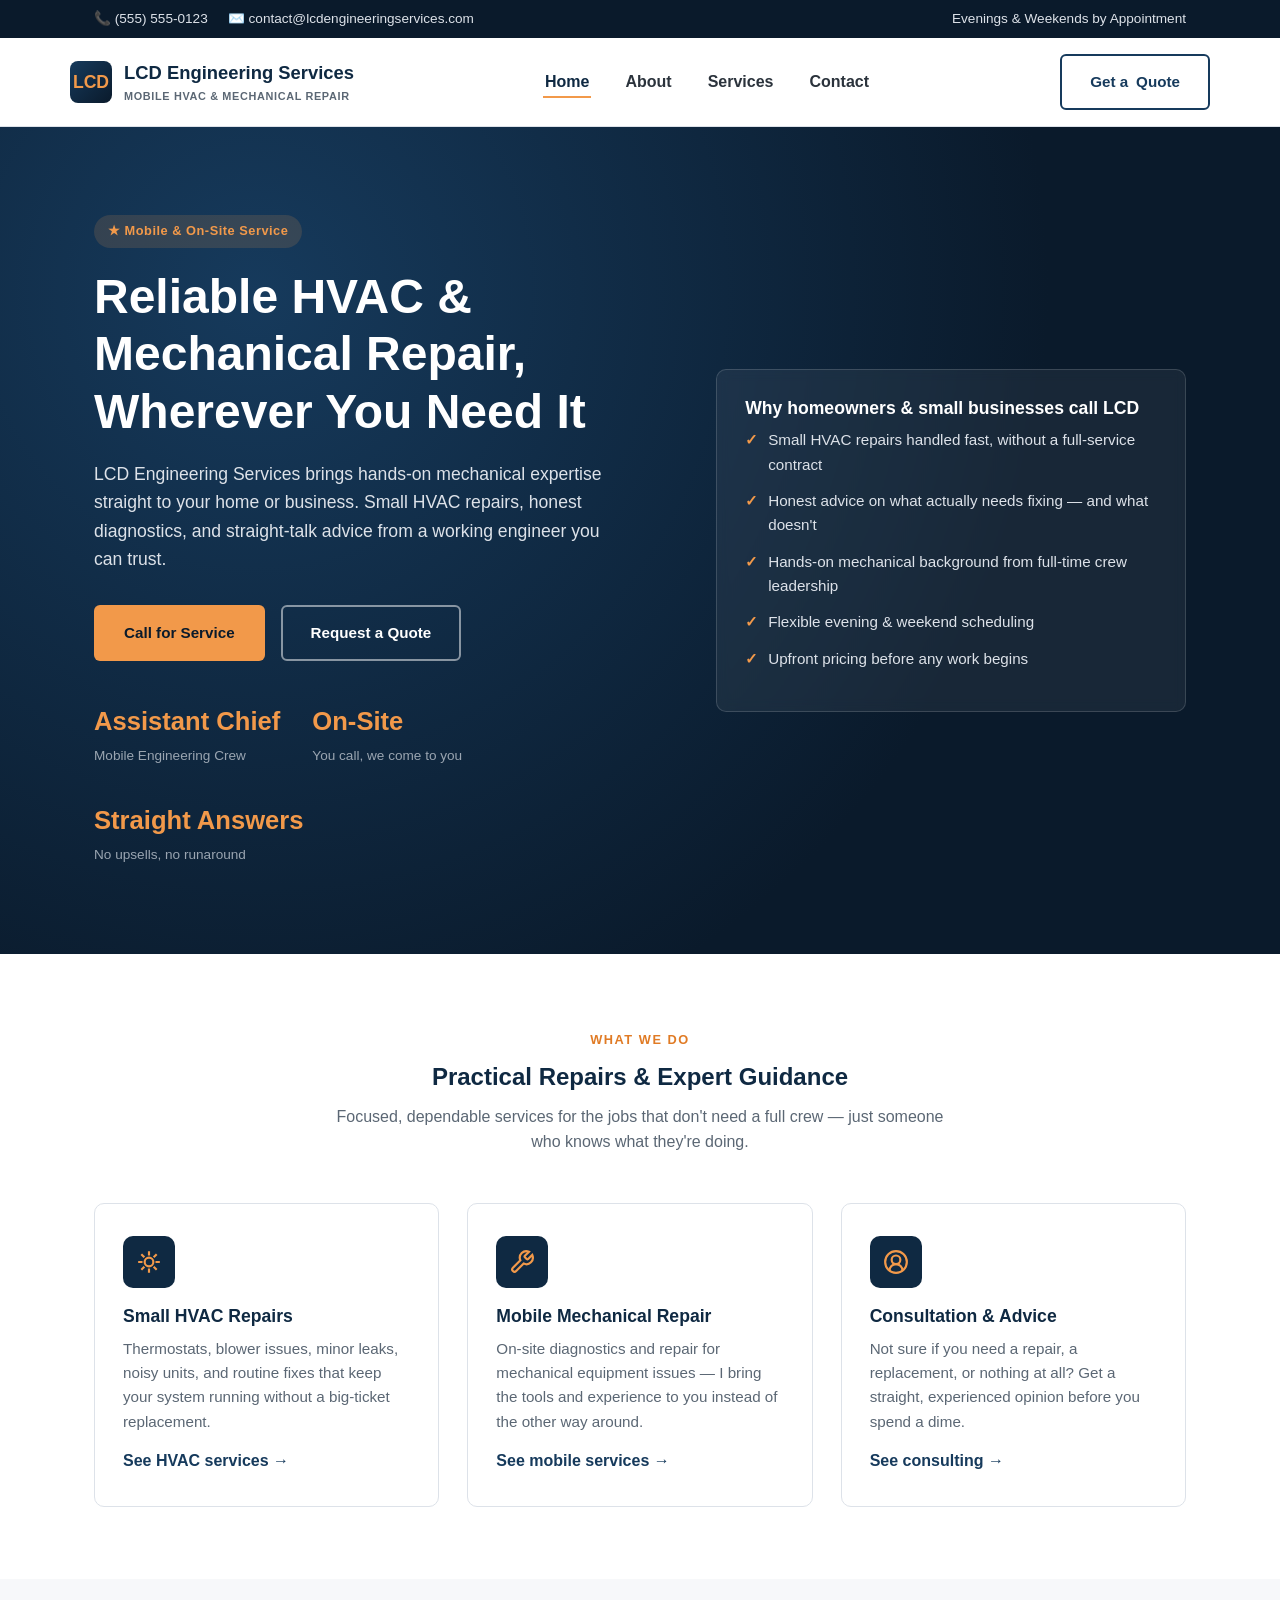
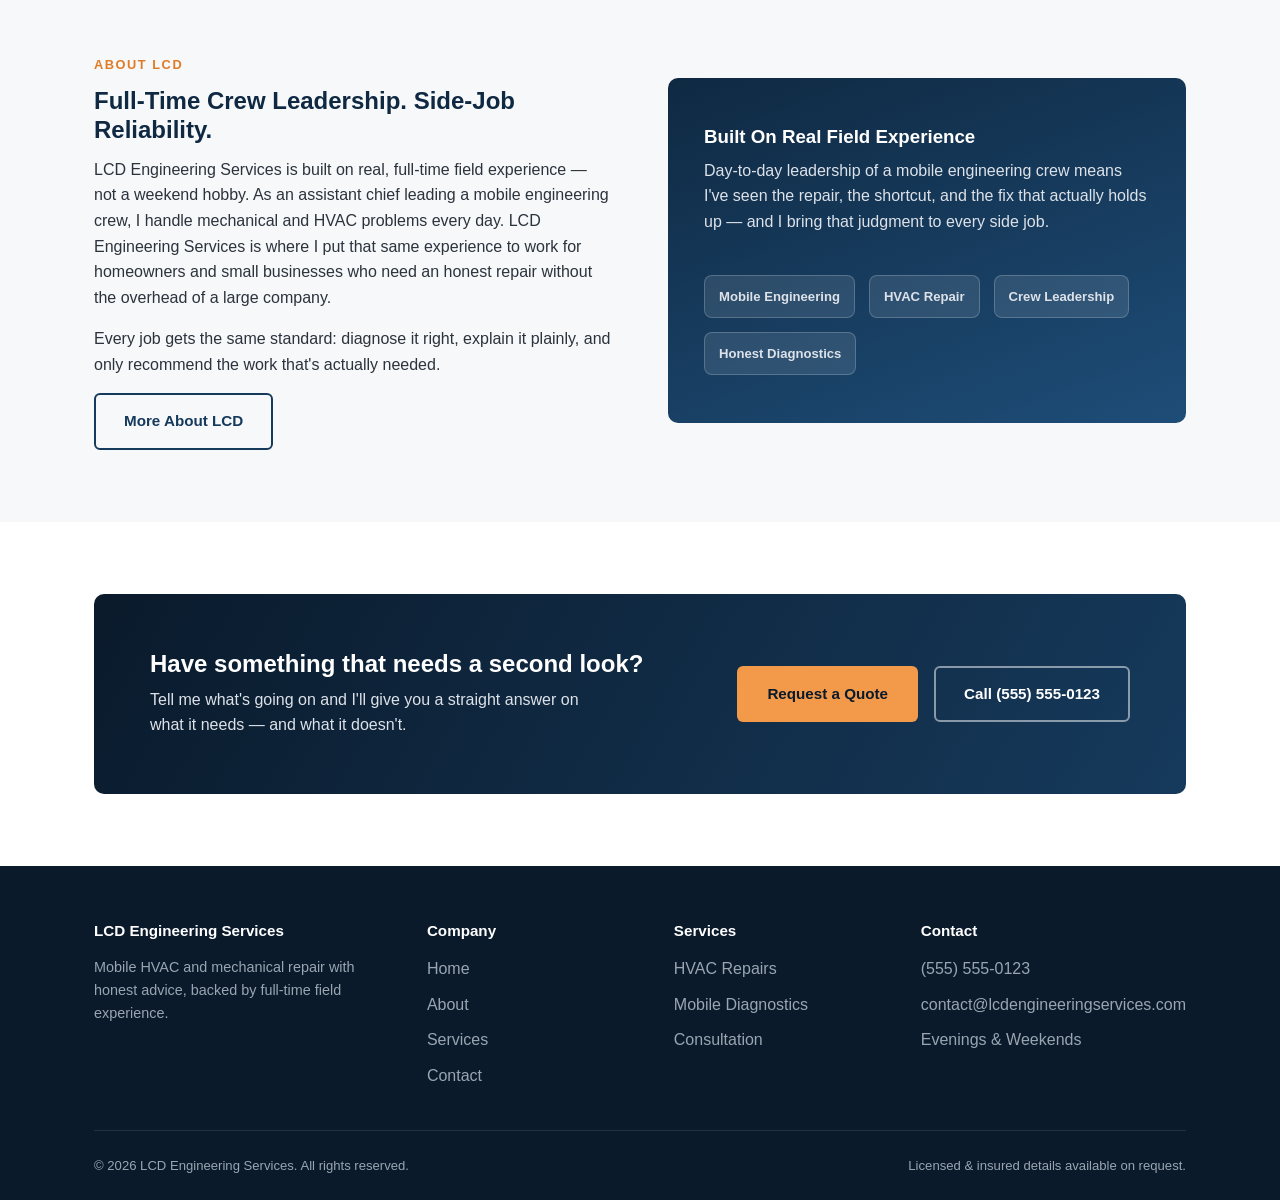
==== index.html @ 4d6705ee "Build LCD Engineering Services business website Add a static, responsive four-page site (Home, About" ====
<!DOCTYPE html>
<html lang="en">
<head>
<meta charset="UTF-8" />
<meta name="viewport" content="width=device-width, initial-scale=1.0" />
<title>LCD Engineering Services | Mobile HVAC &amp; Mechanical Repair</title>
<meta name="description" content="LCD Engineering Services provides mobile, on-site HVAC and mechanical repair, diagnostics, and expert consulting. Honest advice, fair pricing, hands-on experience." />
<link rel="stylesheet" href="css/style.css" />
</head>
<body>

<header class="site-header">
  <div class="topbar">
    <div class="container">
      <div class="topbar-links">
        <a href="tel:+15555550123">📞 (555) 555-0123</a>
        <a href="mailto:contact@lcdengineeringservices.com">✉️ contact@lcdengineeringservices.com</a>
      </div>
      <div class="topbar-links">
        <span>Evenings &amp; Weekends by Appointment</span>
      </div>
    </div>
  </div>

  <nav class="navbar container">
    <a href="index.html" class="brand">
      <span class="brand-mark">LCD</span>
      <span class="brand-text">LCD Engineering Services<br><small>Mobile HVAC &amp; Mechanical Repair</small></span>
    </a>

    <ul class="nav-links">
      <li><a href="index.html">Home</a></li>
      <li><a href="about.html">About</a></li>
      <li><a href="services.html">Services</a></li>
      <li><a href="contact.html">Contact</a></li>
    </ul>

    <div class="nav-cta">
      <a href="contact.html" class="btn btn--outline"><span class="btn-text-full">Get a</span> Quote</a>
      <button class="nav-toggle" aria-label="Toggle navigation" aria-expanded="false"><span></span></button>
    </div>
  </nav>
</header>

<section class="hero">
  <div class="container">
    <div>
      <span class="hero-eyebrow">★ Mobile &amp; On-Site Service</span>
      <h1>Reliable HVAC &amp; Mechanical Repair, Wherever You Need It</h1>
      <p class="lead">LCD Engineering Services brings hands-on mechanical expertise straight to your home or business. Small HVAC repairs, honest diagnostics, and straight-talk advice from a working engineer you can trust.</p>
      <div class="cta-row">
        <a href="tel:+15555550123" class="btn btn--primary">Call for Service</a>
        <a href="contact.html" class="btn btn--ghost">Request a Quote</a>
      </div>

      <div class="hero-stats">
        <div>
          <strong>Assistant Chief</strong>
          <span>Mobile Engineering Crew</span>
        </div>
        <div>
          <strong>On-Site</strong>
          <span>You call, we come to you</span>
        </div>
        <div>
          <strong>Straight Answers</strong>
          <span>No upsells, no runaround</span>
        </div>
      </div>
    </div>

    <div class="hero-card">
      <h3>Why homeowners &amp; small businesses call LCD</h3>
      <ul>
        <li><span class="check">✓</span> Small HVAC repairs handled fast, without a full-service contract</li>
        <li><span class="check">✓</span> Honest advice on what actually needs fixing — and what doesn't</li>
        <li><span class="check">✓</span> Hands-on mechanical background from full-time crew leadership</li>
        <li><span class="check">✓</span> Flexible evening &amp; weekend scheduling</li>
        <li><span class="check">✓</span> Upfront pricing before any work begins</li>
      </ul>
    </div>
  </div>
</section>

<section class="section">
  <div class="container">
    <div class="section-head">
      <span class="eyebrow">What We Do</span>
      <h2>Practical Repairs &amp; Expert Guidance</h2>
      <p>Focused, dependable services for the jobs that don't need a full crew — just someone who knows what they're doing.</p>
    </div>

    <div class="grid grid--3">
      <div class="card">
        <div class="icon-tile">
          <svg viewBox="0 0 24 24" fill="none" stroke="currentColor" stroke-width="2"><path d="M12 2v4M12 18v4M4.9 4.9l2.8 2.8M16.3 16.3l2.8 2.8M2 12h4M18 12h4M4.9 19.1l2.8-2.8M16.3 7.7l2.8-2.8"/><circle cx="12" cy="12" r="4"/></svg>
        </div>
        <h3>Small HVAC Repairs</h3>
        <p>Thermostats, blower issues, minor leaks, noisy units, and routine fixes that keep your system running without a big-ticket replacement.</p>
        <a href="services.html" class="card--link">See HVAC services →</a>
      </div>

      <div class="card">
        <div class="icon-tile">
          <svg viewBox="0 0 24 24" fill="none" stroke="currentColor" stroke-width="2"><path d="M14.7 6.3a1 1 0 000 1.4l1.6 1.6a1 1 0 001.4 0l3.77-3.77a6 6 0 01-7.94 7.94l-6.91 6.91a2.12 2.12 0 01-3-3l6.91-6.91a6 6 0 017.94-7.94l-3.76 3.76z"/></svg>
        </div>
        <h3>Mobile Mechanical Repair</h3>
        <p>On-site diagnostics and repair for mechanical equipment issues — I bring the tools and experience to you instead of the other way around.</p>
        <a href="services.html" class="card--link">See mobile services →</a>
      </div>

      <div class="card">
        <div class="icon-tile">
          <svg viewBox="0 0 24 24" fill="none" stroke="currentColor" stroke-width="2"><path d="M18 20a6 6 0 00-12 0"/><circle cx="12" cy="10" r="4"/><circle cx="12" cy="12" r="10"/></svg>
        </div>
        <h3>Consultation &amp; Advice</h3>
        <p>Not sure if you need a repair, a replacement, or nothing at all? Get a straight, experienced opinion before you spend a dime.</p>
        <a href="services.html" class="card--link">See consulting →</a>
      </div>
    </div>
  </div>
</section>

<section class="section section--alt">
  <div class="container">
    <div class="split">
      <div>
        <span class="eyebrow">About LCD</span>
        <h2>Full-Time Crew Leadership. Side-Job Reliability.</h2>
        <p>LCD Engineering Services is built on real, full-time field experience — not a weekend hobby. As an assistant chief leading a mobile engineering crew, I handle mechanical and HVAC problems every day. LCD Engineering Services is where I put that same experience to work for homeowners and small businesses who need an honest repair without the overhead of a large company.</p>
        <p>Every job gets the same standard: diagnose it right, explain it plainly, and only recommend the work that's actually needed.</p>
        <a href="about.html" class="btn btn--outline">More About LCD</a>
      </div>

      <div class="split-media">
        <h3>Built On Real Field Experience</h3>
        <p>Day-to-day leadership of a mobile engineering crew means I've seen the repair, the shortcut, and the fix that actually holds up — and I bring that judgment to every side job.</p>
        <div class="badge-row">
          <span class="badge">Mobile Engineering</span>
          <span class="badge">HVAC Repair</span>
          <span class="badge">Crew Leadership</span>
          <span class="badge">Honest Diagnostics</span>
        </div>
      </div>
    </div>
  </div>
</section>

<section class="section">
  <div class="container">
    <div class="cta-banner">
      <div>
        <h2>Have something that needs a second look?</h2>
        <p>Tell me what's going on and I'll give you a straight answer on what it needs — and what it doesn't.</p>
      </div>
      <div class="cta-row">
        <a href="contact.html" class="btn btn--primary">Request a Quote</a>
        <a href="tel:+15555550123" class="btn btn--ghost">Call (555) 555-0123</a>
      </div>
    </div>
  </div>
</section>

<footer class="site-footer">
  <div class="container">
    <div class="footer-grid">
      <div class="footer-brand">
        <h4>LCD Engineering Services</h4>
        <p>Mobile HVAC and mechanical repair with honest advice, backed by full-time field experience.</p>
      </div>
      <div>
        <h4>Company</h4>
        <ul>
          <li><a href="index.html">Home</a></li>
          <li><a href="about.html">About</a></li>
          <li><a href="services.html">Services</a></li>
          <li><a href="contact.html">Contact</a></li>
        </ul>
      </div>
      <div>
        <h4>Services</h4>
        <ul>
          <li><a href="services.html">HVAC Repairs</a></li>
          <li><a href="services.html">Mobile Diagnostics</a></li>
          <li><a href="services.html">Consultation</a></li>
        </ul>
      </div>
      <div>
        <h4>Contact</h4>
        <ul>
          <li><a href="tel:+15555550123">(555) 555-0123</a></li>
          <li><a href="mailto:contact@lcdengineeringservices.com">contact@lcdengineeringservices.com</a></li>
          <li>Evenings &amp; Weekends</li>
        </ul>
      </div>
    </div>
    <div class="footer-bottom">
      <span>&copy; 2026 LCD Engineering Services. All rights reserved.</span>
      <span>Licensed &amp; insured details available on request.</span>
    </div>
  </div>
</footer>

<script src="js/main.js"></script>
</body>
</html>
---- css/style.css ----
/* ============================================
   LCD Engineering Services — stylesheet
   ============================================ */

:root {
  --navy-950: #0a1a2b;
  --navy-900: #0f2942;
  --navy-800: #163a5c;
  --navy-700: #1e4d78;
  --amber-500: #f2994a;
  --amber-600: #e07b25;
  --gray-50: #f7f8fa;
  --gray-100: #eef1f5;
  --gray-200: #dde2e9;
  --gray-400: #9aa5b1;
  --gray-600: #5b6774;
  --gray-800: #2b333c;
  --white: #ffffff;
  --radius: 10px;
  --shadow-sm: 0 1px 3px rgba(15, 41, 66, 0.08);
  --shadow-md: 0 8px 24px rgba(15, 41, 66, 0.12);
  --max-width: 1140px;
}

* {
  box-sizing: border-box;
}

html {
  scroll-behavior: smooth;
}

body {
  margin: 0;
  font-family: "Segoe UI", Roboto, Helvetica, Arial, sans-serif;
  color: var(--gray-800);
  background: var(--white);
  line-height: 1.6;
  -webkit-font-smoothing: antialiased;
}

img {
  max-width: 100%;
}

a {
  color: inherit;
  text-decoration: none;
}

ul {
  list-style: none;
  margin: 0;
  padding: 0;
}

h1, h2, h3, h4 {
  margin: 0 0 0.5em;
  font-weight: 700;
  color: var(--navy-900);
  line-height: 1.2;
}

p {
  margin: 0 0 1em;
}

.container {
  max-width: var(--max-width);
  margin: 0 auto;
  padding: 0 24px;
}

.section {
  padding: 72px 0;
}

.section--alt {
  background: var(--gray-50);
}

.section-head {
  text-align: center;
  max-width: 640px;
  margin: 0 auto 48px;
}

.eyebrow {
  display: inline-block;
  color: var(--amber-600);
  font-weight: 700;
  font-size: 0.8rem;
  letter-spacing: 0.12em;
  text-transform: uppercase;
  margin-bottom: 12px;
}

.section-head p {
  color: var(--gray-600);
  margin-bottom: 0;
}

/* ---------- Buttons ---------- */

.btn {
  display: inline-flex;
  align-items: center;
  justify-content: center;
  gap: 8px;
  padding: 14px 28px;
  border-radius: 6px;
  font-weight: 700;
  font-size: 0.95rem;
  border: 2px solid transparent;
  cursor: pointer;
  transition: transform 0.15s ease, box-shadow 0.15s ease, background 0.15s ease, color 0.15s ease;
  white-space: nowrap;
}

.btn:hover {
  transform: translateY(-1px);
}

.btn--primary {
  background: var(--amber-500);
  color: var(--navy-950);
}

.btn--primary:hover {
  background: var(--amber-600);
  box-shadow: var(--shadow-md);
}

.btn--ghost {
  background: transparent;
  border-color: rgba(255, 255, 255, 0.5);
  color: var(--white);
}

.btn--ghost:hover {
  background: rgba(255, 255, 255, 0.12);
}

.btn--outline {
  background: transparent;
  border-color: var(--navy-800);
  color: var(--navy-800);
}

.btn--outline:hover {
  background: var(--navy-800);
  color: var(--white);
}

.btn--block {
  width: 100%;
}

.cta-row {
  display: flex;
  gap: 16px;
  flex-wrap: wrap;
}

/* ---------- Header ---------- */

.site-header {
  position: sticky;
  top: 0;
  z-index: 100;
  background: var(--white);
  border-bottom: 1px solid var(--gray-200);
}

.topbar {
  background: var(--navy-950);
  color: var(--gray-200);
  font-size: 0.85rem;
}

.topbar .container {
  display: flex;
  justify-content: space-between;
  align-items: center;
  padding-top: 8px;
  padding-bottom: 8px;
  flex-wrap: wrap;
  gap: 6px;
}

.topbar a {
  color: var(--gray-200);
}

.topbar a:hover {
  color: var(--amber-500);
}

.topbar-links {
  display: flex;
  gap: 20px;
}

.navbar {
  display: flex;
  align-items: center;
  justify-content: space-between;
  padding: 16px 0;
}

.brand {
  display: flex;
  align-items: center;
  gap: 12px;
  font-weight: 800;
  color: var(--navy-900);
  font-size: 1.15rem;
}

.brand-mark {
  width: 42px;
  height: 42px;
  border-radius: 8px;
  background: linear-gradient(135deg, var(--navy-800), var(--navy-950));
  color: var(--amber-500);
  display: flex;
  align-items: center;
  justify-content: center;
  font-size: 1.1rem;
  font-weight: 800;
  flex-shrink: 0;
}

.brand-text small {
  display: block;
  font-size: 0.68rem;
  font-weight: 600;
  color: var(--gray-600);
  letter-spacing: 0.06em;
  text-transform: uppercase;
}

.nav-links {
  display: flex;
  align-items: center;
  gap: 32px;
}

.nav-links a {
  font-weight: 600;
  color: var(--gray-800);
  padding: 6px 2px;
  border-bottom: 2px solid transparent;
}

.nav-links a:hover,
.nav-links a[aria-current="page"] {
  color: var(--navy-900);
  border-bottom-color: var(--amber-500);
}

.nav-cta {
  display: flex;
  align-items: center;
  gap: 16px;
}

.nav-toggle {
  display: none;
  background: none;
  border: none;
  cursor: pointer;
  padding: 8px;
}

.nav-toggle span,
.nav-toggle::before,
.nav-toggle::after {
  content: "";
  display: block;
  width: 26px;
  height: 3px;
  background: var(--navy-900);
  margin: 5px 0;
  border-radius: 2px;
  transition: transform 0.2s ease, opacity 0.2s ease;
}

/* ---------- Hero ---------- */

.hero {
  background: radial-gradient(circle at 20% 20%, var(--navy-800), var(--navy-950) 65%);
  color: var(--white);
  padding: 88px 0;
  position: relative;
  overflow: hidden;
}

.hero .container {
  display: grid;
  grid-template-columns: 1.1fr 0.9fr;
  gap: 48px;
  align-items: center;
}

.hero-eyebrow {
  display: inline-flex;
  align-items: center;
  gap: 8px;
  background: rgba(242, 153, 74, 0.15);
  color: var(--amber-500);
  padding: 6px 14px;
  border-radius: 999px;
  font-size: 0.8rem;
  font-weight: 700;
  letter-spacing: 0.04em;
  margin-bottom: 20px;
}

.hero h1 {
  color: var(--white);
  font-size: clamp(2rem, 4vw, 3rem);
  margin-bottom: 20px;
}

.hero p.lead {
  color: var(--gray-200);
  font-size: 1.1rem;
  max-width: 520px;
  margin-bottom: 32px;
}

.hero-stats {
  display: flex;
  gap: 32px;
  margin-top: 40px;
  flex-wrap: wrap;
}

.hero-stats div strong {
  display: block;
  font-size: 1.6rem;
  color: var(--amber-500);
}

.hero-stats div span {
  font-size: 0.85rem;
  color: var(--gray-400);
}

.hero-card {
  background: rgba(255, 255, 255, 0.06);
  border: 1px solid rgba(255, 255, 255, 0.15);
  border-radius: var(--radius);
  padding: 28px;
  backdrop-filter: blur(6px);
}

.hero-card h3 {
  color: var(--white);
  font-size: 1.1rem;
}

.hero-card ul li {
  display: flex;
  gap: 10px;
  align-items: flex-start;
  color: var(--gray-200);
  margin-bottom: 12px;
  font-size: 0.95rem;
}

.hero-card ul li .check {
  color: var(--amber-500);
  font-weight: 800;
}

/* ---------- Icon tile ---------- */

.icon-tile {
  width: 52px;
  height: 52px;
  border-radius: 10px;
  background: var(--navy-900);
  color: var(--amber-500);
  display: flex;
  align-items: center;
  justify-content: center;
  margin-bottom: 18px;
  flex-shrink: 0;
}

.icon-tile svg {
  width: 26px;
  height: 26px;
}

/* ---------- Cards / grid ---------- */

.grid {
  display: grid;
  gap: 28px;
}

.grid--3 {
  grid-template-columns: repeat(3, 1fr);
}

.grid--2 {
  grid-template-columns: repeat(2, 1fr);
}

.grid--4 {
  grid-template-columns: repeat(4, 1fr);
}

.card {
  background: var(--white);
  border: 1px solid var(--gray-200);
  border-radius: var(--radius);
  padding: 32px 28px;
  transition: box-shadow 0.2s ease, transform 0.2s ease;
}

.card:hover {
  box-shadow: var(--shadow-md);
  transform: translateY(-3px);
}

.card h3 {
  font-size: 1.1rem;
  margin-bottom: 10px;
}

.card p {
  color: var(--gray-600);
  margin-bottom: 0;
  font-size: 0.95rem;
}

.card--link {
  margin-top: 14px;
  display: inline-block;
  font-weight: 700;
  color: var(--navy-800);
}

.card--link:hover {
  color: var(--amber-600);
}

/* ---------- Feature list rows ---------- */

.feature-row {
  display: flex;
  gap: 20px;
  align-items: flex-start;
  margin-bottom: 28px;
}

.feature-row .icon-tile {
  margin-bottom: 0;
}

.feature-row h4 {
  margin-bottom: 6px;
  font-size: 1.05rem;
}

.feature-row p {
  color: var(--gray-600);
  margin-bottom: 0;
  font-size: 0.95rem;
}

/* ---------- About split ---------- */

.split {
  display: grid;
  grid-template-columns: 1fr 1fr;
  gap: 56px;
  align-items: center;
}

.split-media {
  background: linear-gradient(160deg, var(--navy-900), var(--navy-700));
  border-radius: var(--radius);
  padding: 48px 36px;
  color: var(--white);
  min-height: 320px;
  display: flex;
  flex-direction: column;
  justify-content: center;
}

.split-media h3 {
  color: var(--white);
}

.split-media p {
  color: var(--gray-200);
}

.split-media .badge-row {
  display: flex;
  gap: 14px;
  margin-top: 24px;
  flex-wrap: wrap;
}

.badge {
  background: rgba(255, 255, 255, 0.1);
  border: 1px solid rgba(255, 255, 255, 0.2);
  border-radius: 8px;
  padding: 10px 14px;
  font-size: 0.82rem;
  font-weight: 600;
  color: var(--gray-200);
}

/* ---------- Timeline ---------- */

.timeline {
  border-left: 3px solid var(--gray-200);
  margin-left: 8px;
  padding-left: 28px;
}

.timeline-item {
  position: relative;
  padding-bottom: 32px;
}

.timeline-item:last-child {
  padding-bottom: 0;
}

.timeline-item::before {
  content: "";
  position: absolute;
  left: -34px;
  top: 4px;
  width: 14px;
  height: 14px;
  border-radius: 50%;
  background: var(--amber-500);
  border: 3px solid var(--white);
  box-shadow: 0 0 0 2px var(--gray-200);
}

.timeline-item h4 {
  margin-bottom: 4px;
}

.timeline-item span.tag {
  display: inline-block;
  font-size: 0.75rem;
  font-weight: 700;
  color: var(--amber-600);
  text-transform: uppercase;
  letter-spacing: 0.05em;
  margin-bottom: 6px;
}

.timeline-item p {
  color: var(--gray-600);
  margin-bottom: 0;
}

/* ---------- CTA banner ---------- */

.cta-banner {
  background: linear-gradient(120deg, var(--navy-950), var(--navy-800));
  color: var(--white);
  border-radius: var(--radius);
  padding: 56px;
  display: flex;
  justify-content: space-between;
  align-items: center;
  gap: 32px;
  flex-wrap: wrap;
}

.cta-banner h2 {
  color: var(--white);
  margin-bottom: 8px;
}

.cta-banner p {
  color: var(--gray-200);
  margin-bottom: 0;
  max-width: 460px;
}

/* ---------- Service area / list page ---------- */

.list-check {
  display: flex;
  gap: 10px;
  align-items: flex-start;
  margin-bottom: 14px;
  color: var(--gray-800);
}

.list-check .check {
  color: var(--amber-600);
  font-weight: 800;
  flex-shrink: 0;
}

/* ---------- Page hero (interior pages) ---------- */

.page-hero {
  background: linear-gradient(120deg, var(--navy-950), var(--navy-900));
  color: var(--white);
  padding: 64px 0;
  text-align: center;
}

.page-hero h1 {
  color: var(--white);
  margin-bottom: 12px;
}

.page-hero p {
  color: var(--gray-200);
  max-width: 560px;
  margin: 0 auto;
}

.breadcrumb {
  color: var(--gray-400);
  font-size: 0.85rem;
  margin-bottom: 14px;
}

.breadcrumb a:hover {
  color: var(--amber-500);
}

/* ---------- Contact page ---------- */

.contact-grid {
  display: grid;
  grid-template-columns: 1fr 1.2fr;
  gap: 48px;
}

.contact-info .card {
  margin-bottom: 20px;
}

.form-field {
  margin-bottom: 20px;
}

.form-field label {
  display: block;
  font-weight: 700;
  margin-bottom: 8px;
  font-size: 0.9rem;
  color: var(--navy-900);
}

.form-field input,
.form-field select,
.form-field textarea {
  width: 100%;
  padding: 12px 14px;
  border: 1px solid var(--gray-200);
  border-radius: 6px;
  font-size: 0.95rem;
  font-family: inherit;
  background: var(--white);
  color: var(--gray-800);
}

.form-field input:focus,
.form-field select:focus,
.form-field textarea:focus {
  outline: none;
  border-color: var(--amber-500);
  box-shadow: 0 0 0 3px rgba(242, 153, 74, 0.2);
}

.form-row {
  display: grid;
  grid-template-columns: 1fr 1fr;
  gap: 20px;
}

.form-note {
  font-size: 0.85rem;
  color: var(--gray-600);
  margin-top: -8px;
}

.form-success {
  display: none;
  background: #eaf6ec;
  border: 1px solid #bfe3c4;
  color: #1e6b2b;
  padding: 14px 18px;
  border-radius: 8px;
  margin-bottom: 20px;
  font-weight: 600;
}

.form-success.is-visible {
  display: block;
}

/* ---------- FAQ ---------- */

.faq-item {
  border-bottom: 1px solid var(--gray-200);
  padding: 20px 0;
}

.faq-item h4 {
  margin-bottom: 8px;
  font-size: 1rem;
}

.faq-item p {
  color: var(--gray-600);
  margin-bottom: 0;
}

/* ---------- Footer ---------- */

.site-footer {
  background: var(--navy-950);
  color: var(--gray-400);
  padding: 56px 0 24px;
}

.footer-grid {
  display: grid;
  grid-template-columns: 1.4fr 1fr 1fr 1fr;
  gap: 32px;
  padding-bottom: 32px;
  border-bottom: 1px solid rgba(255, 255, 255, 0.1);
}

.footer-grid h4 {
  color: var(--white);
  font-size: 0.95rem;
  margin-bottom: 16px;
}

.footer-grid ul li {
  margin-bottom: 10px;
}

.footer-grid ul li a:hover {
  color: var(--amber-500);
}

.footer-brand p {
  color: var(--gray-400);
  font-size: 0.9rem;
  max-width: 280px;
}

.footer-bottom {
  display: flex;
  justify-content: space-between;
  align-items: center;
  padding-top: 24px;
  font-size: 0.82rem;
  flex-wrap: wrap;
  gap: 10px;
}

/* ---------- Responsive ---------- */

@media (max-width: 900px) {
  .hero .container {
    grid-template-columns: 1fr;
  }

  .split {
    grid-template-columns: 1fr;
  }

  .contact-grid {
    grid-template-columns: 1fr;
  }

  .grid--3,
  .grid--4 {
    grid-template-columns: repeat(2, 1fr);
  }

  .footer-grid {
    grid-template-columns: repeat(2, 1fr);
  }
}

@media (max-width: 720px) {
  .nav-toggle {
    display: block;
  }

  .nav-links {
    position: absolute;
    top: 100%;
    left: 0;
    right: 0;
    background: var(--white);
    flex-direction: column;
    align-items: flex-start;
    gap: 0;
    padding: 8px 24px 20px;
    border-bottom: 1px solid var(--gray-200);
    box-shadow: var(--shadow-md);
    display: none;
  }

  .nav-links.is-open {
    display: flex;
  }

  .nav-links a {
    width: 100%;
    padding: 12px 0;
    border-bottom: 1px solid var(--gray-100);
  }

  .nav-cta .btn span.btn-text-full {
    display: none;
  }

  .topbar-links {
    gap: 12px;
  }

  .grid--3,
  .grid--4,
  .grid--2 {
    grid-template-columns: 1fr;
  }

  .form-row {
    grid-template-columns: 1fr;
  }

  .cta-banner {
    padding: 36px 24px;
    text-align: center;
    justify-content: center;
  }

  .footer-grid {
    grid-template-columns: 1fr;
  }

  .footer-bottom {
    flex-direction: column;
    text-align: center;
  }

  .section {
    padding: 48px 0;
  }
}
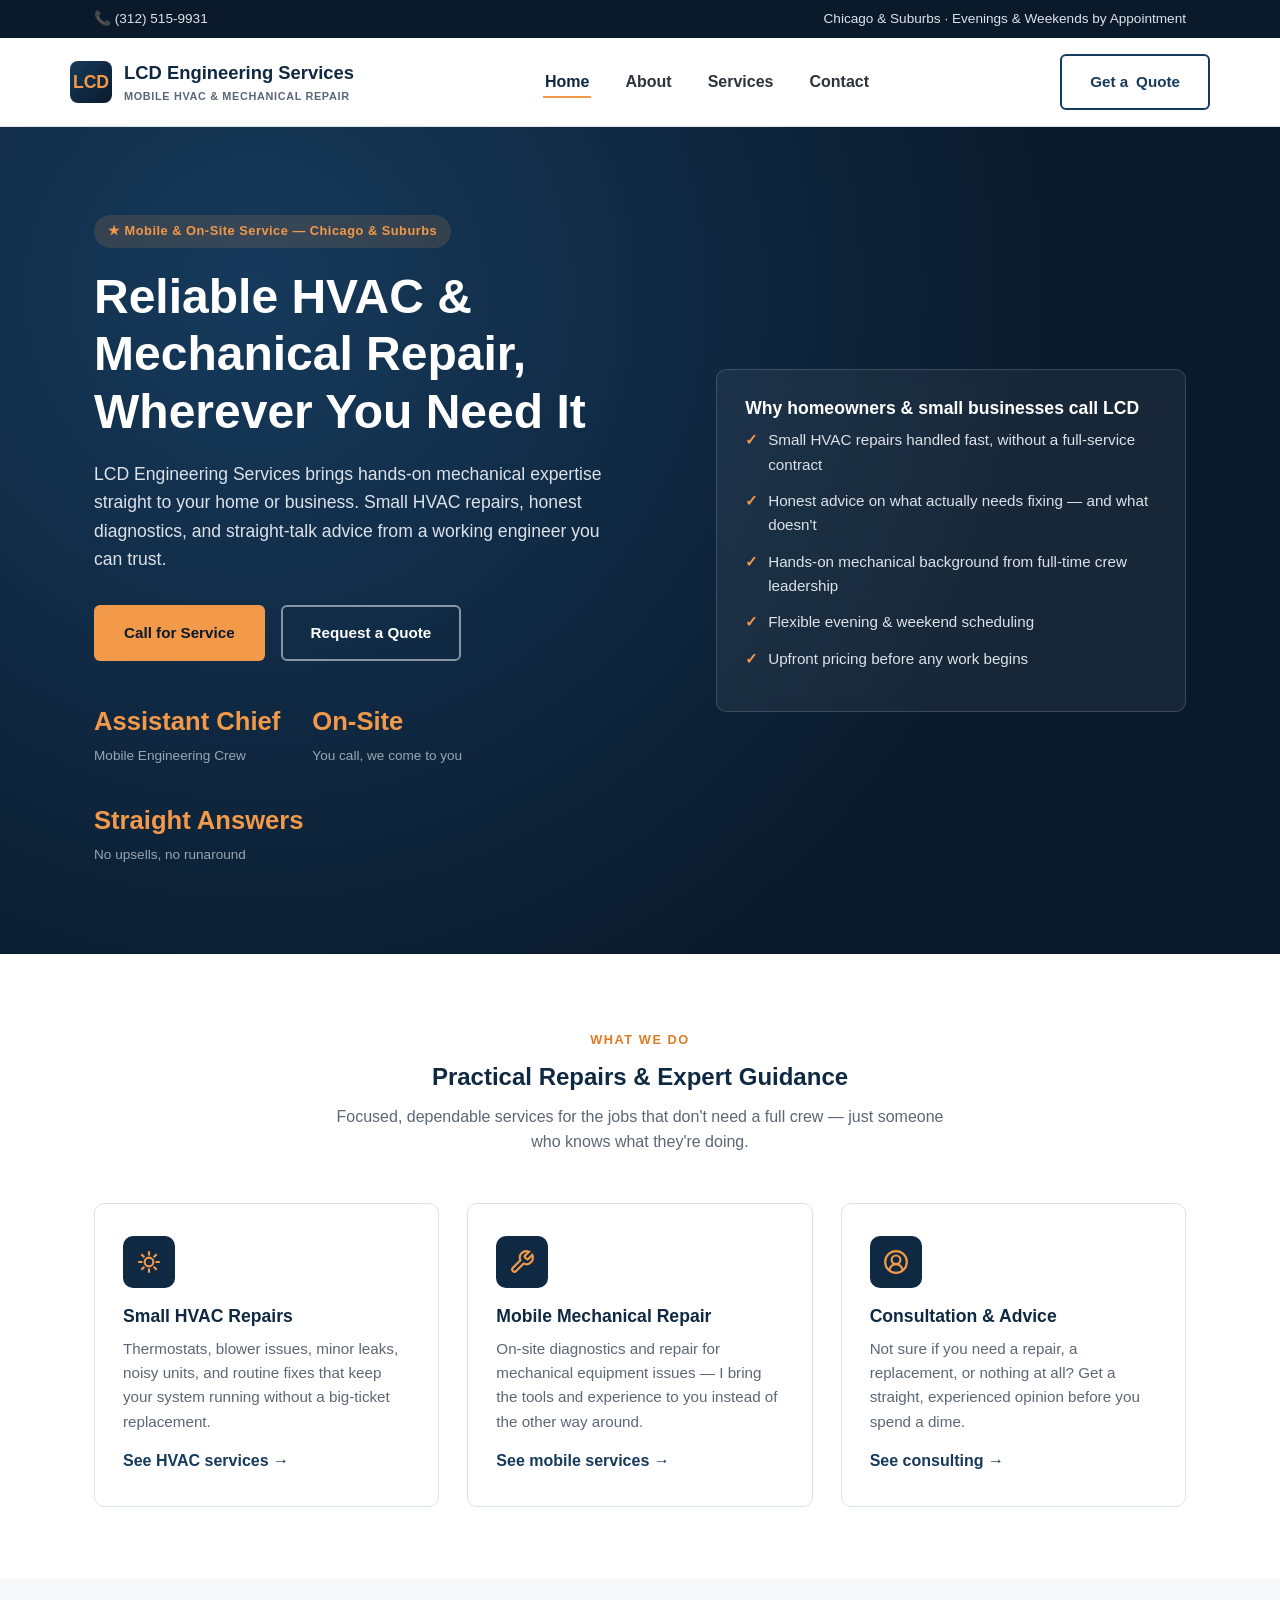
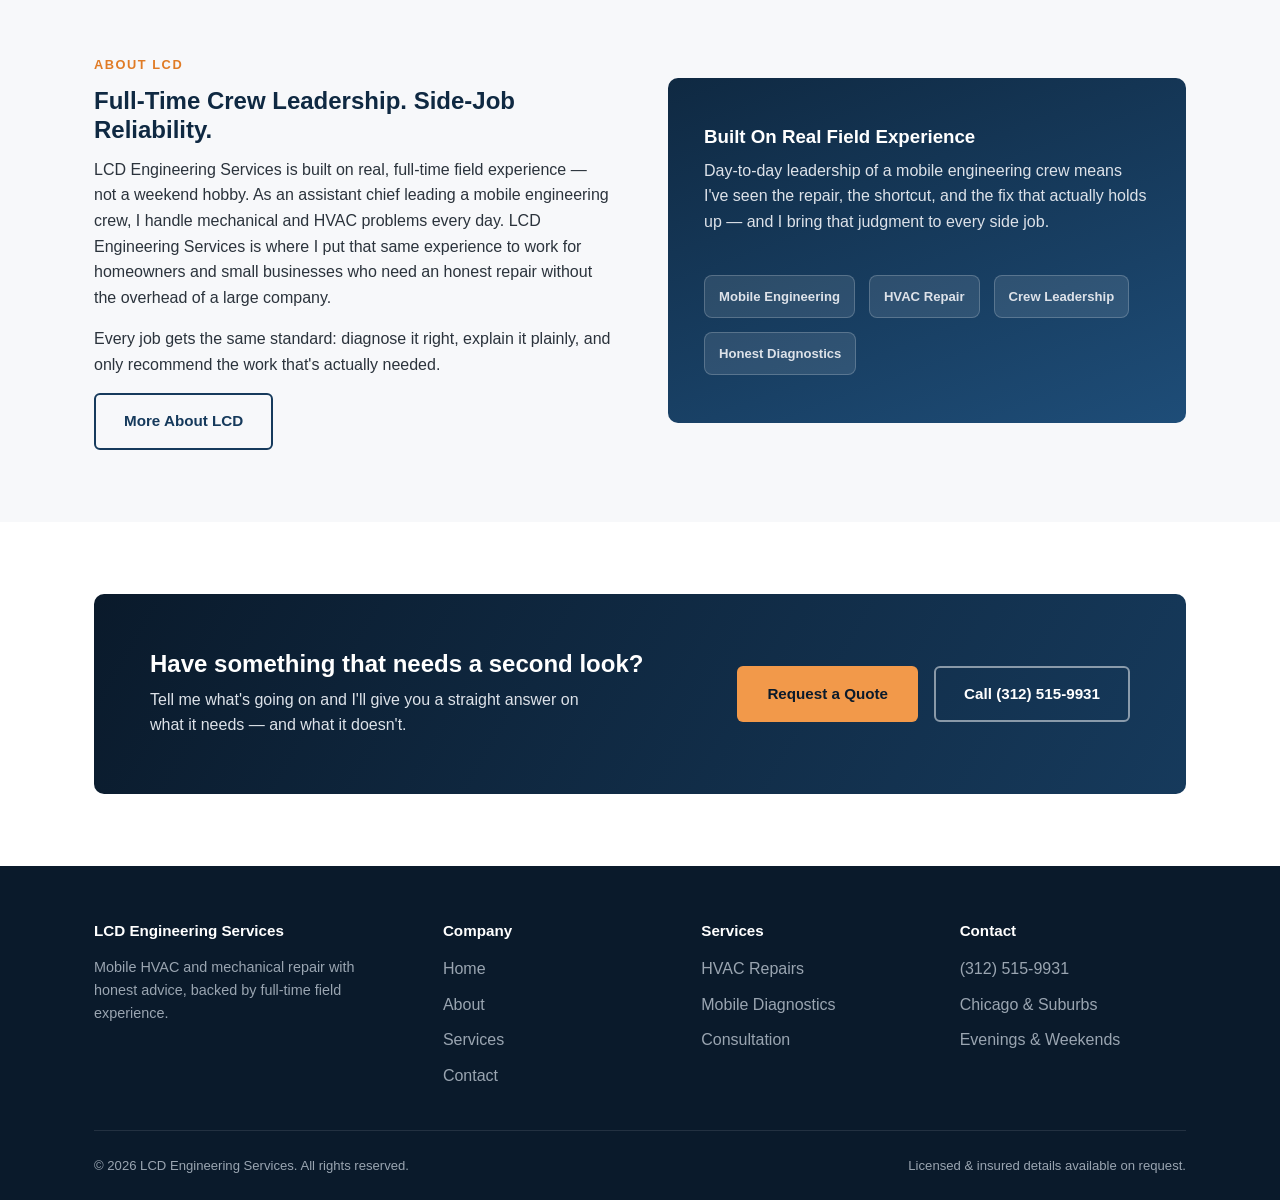
==== commit 0767dee8: "Add real contact info and Chicago service area Replace placeholder phone/email with the real busines" ====
--- a/index.html
+++ b/index.html
@@ -4,7 +4,7 @@
 <meta charset="UTF-8" />
 <meta name="viewport" content="width=device-width, initial-scale=1.0" />
 <title>LCD Engineering Services | Mobile HVAC &amp; Mechanical Repair</title>
-<meta name="description" content="LCD Engineering Services provides mobile, on-site HVAC and mechanical repair, diagnostics, and expert consulting. Honest advice, fair pricing, hands-on experience." />
+<meta name="description" content="LCD Engineering Services provides mobile, on-site HVAC and mechanical repair, diagnostics, and expert consulting in Chicago and surrounding suburbs. Honest advice, fair pricing, hands-on experience." />
 <link rel="stylesheet" href="css/style.css" />
 </head>
 <body>
@@ -13,11 +13,10 @@
   <div class="topbar">
     <div class="container">
       <div class="topbar-links">
-        <a href="tel:+15555550123">📞 (555) 555-0123</a>
-        <a href="mailto:contact@lcdengineeringservices.com">✉️ contact@lcdengineeringservices.com</a>
+        <a href="tel:+13125159931">📞 (312) 515-9931</a>
       </div>
       <div class="topbar-links">
-        <span>Evenings &amp; Weekends by Appointment</span>
+        <span>Chicago &amp; Suburbs · Evenings &amp; Weekends by Appointment</span>
       </div>
     </div>
   </div>
@@ -45,7 +44,7 @@
 <section class="hero">
   <div class="container">
     <div>
-      <span class="hero-eyebrow">★ Mobile &amp; On-Site Service</span>
+      <span class="hero-eyebrow">★ Mobile &amp; On-Site Service — Chicago &amp; Suburbs</span>
       <h1>Reliable HVAC &amp; Mechanical Repair, Wherever You Need It</h1>
       <p class="lead">LCD Engineering Services brings hands-on mechanical expertise straight to your home or business. Small HVAC repairs, honest diagnostics, and straight-talk advice from a working engineer you can trust.</p>
       <div class="cta-row">
@@ -155,7 +154,7 @@
       </div>
       <div class="cta-row">
         <a href="contact.html" class="btn btn--primary">Request a Quote</a>
-        <a href="tel:+15555550123" class="btn btn--ghost">Call (555) 555-0123</a>
+        <a href="tel:+13125159931" class="btn btn--ghost">Call (312) 515-9931</a>
       </div>
     </div>
   </div>
@@ -188,8 +187,8 @@
       <div>
         <h4>Contact</h4>
         <ul>
-          <li><a href="tel:+15555550123">(555) 555-0123</a></li>
-          <li><a href="mailto:contact@lcdengineeringservices.com">contact@lcdengineeringservices.com</a></li>
+          <li><a href="tel:+13125159931">(312) 515-9931</a></li>
+          <li>Chicago &amp; Suburbs</li>
           <li>Evenings &amp; Weekends</li>
         </ul>
       </div>
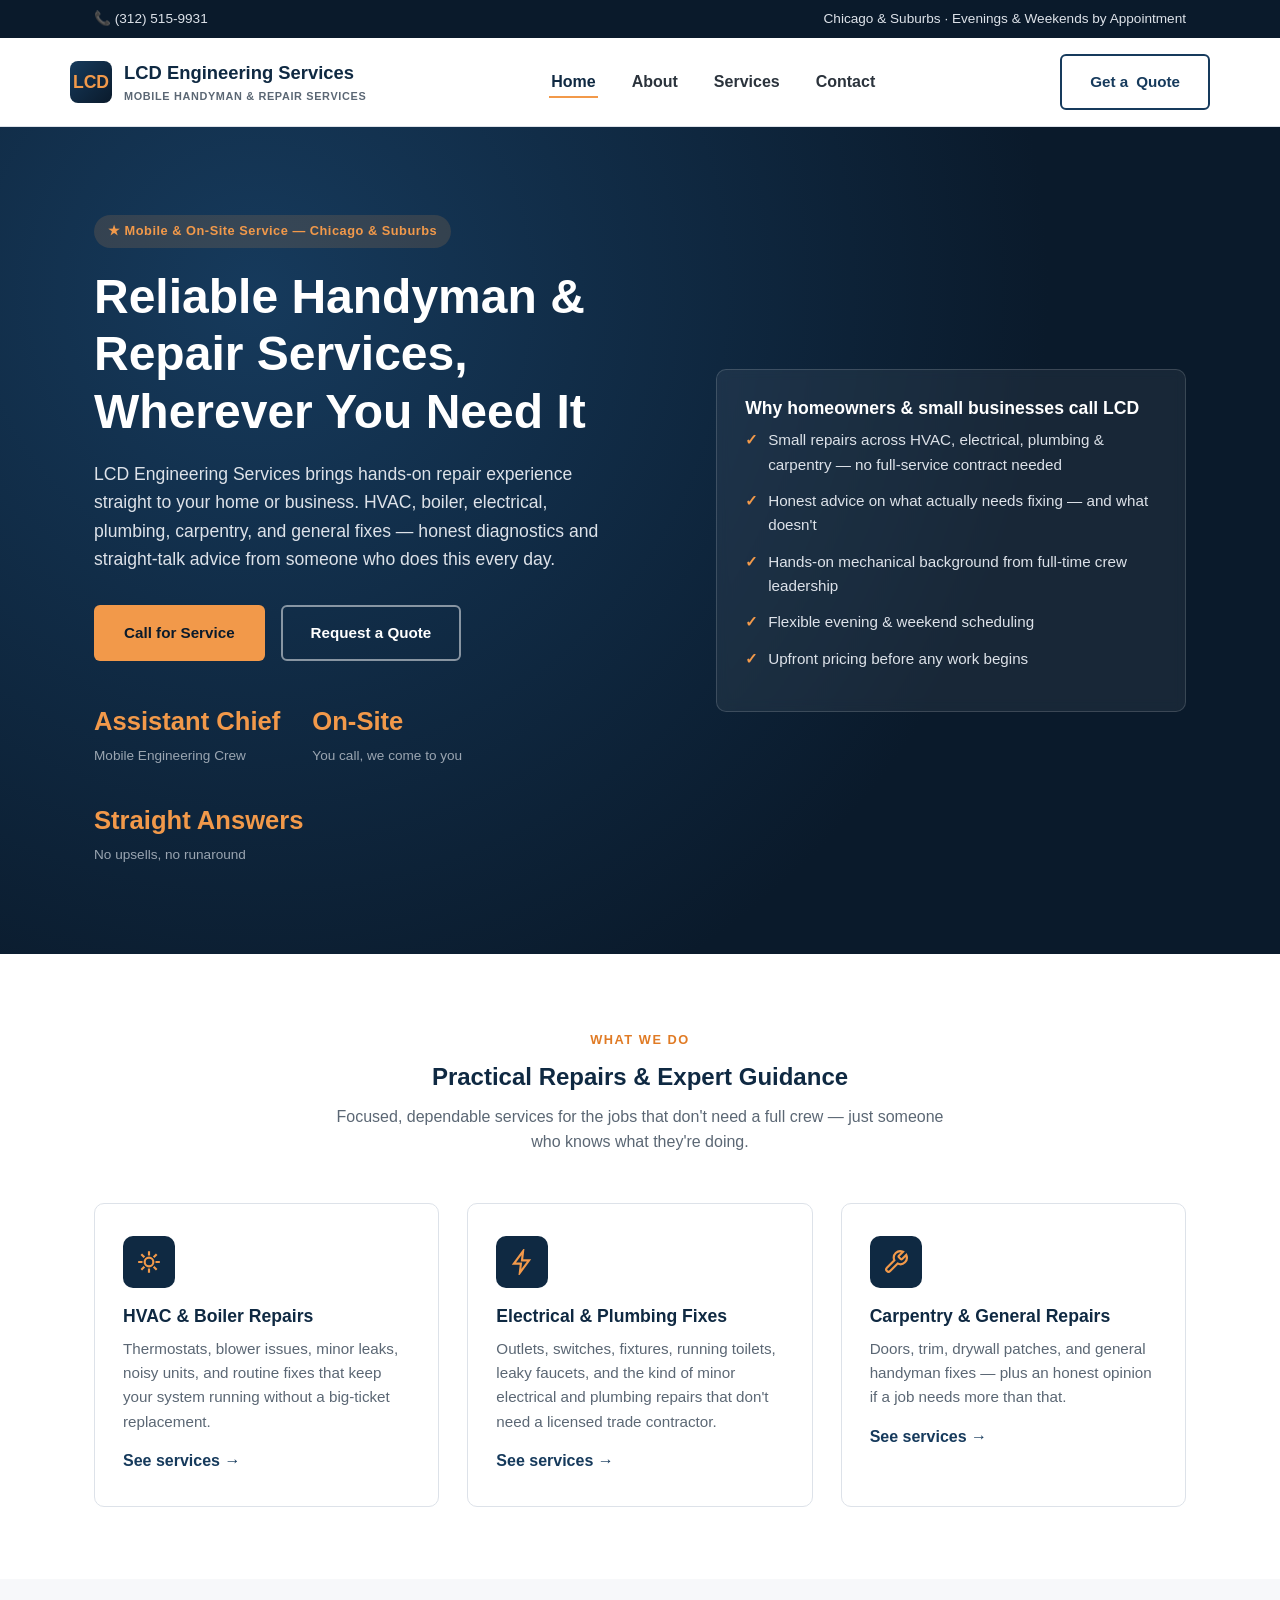
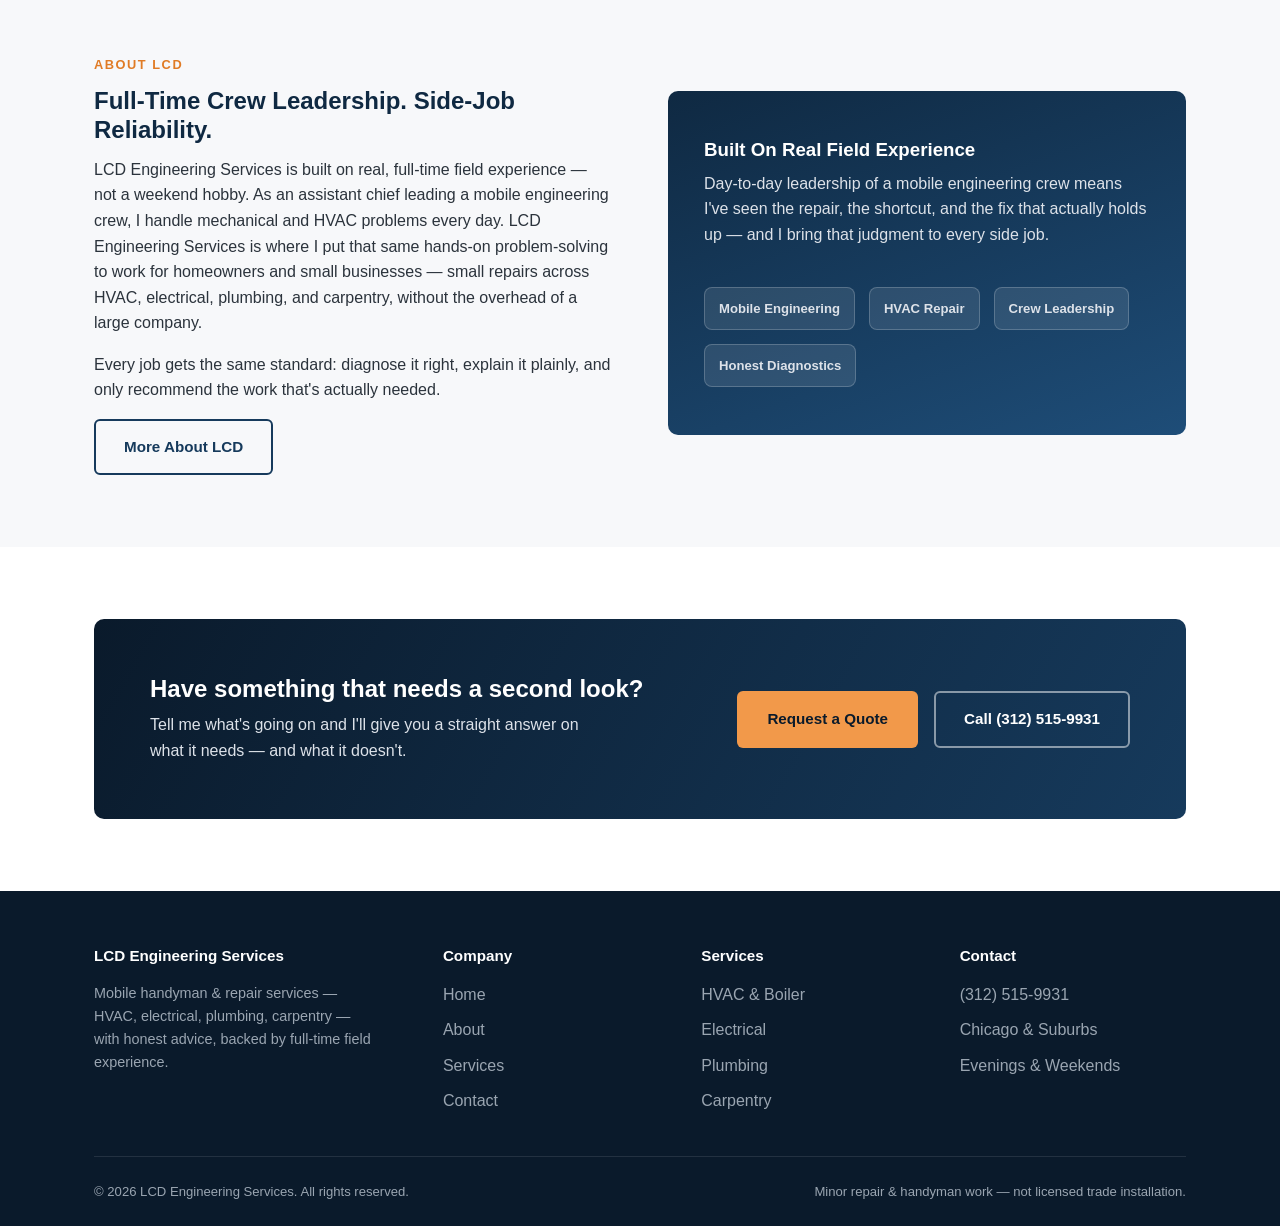
==== commit 9bc937ad: "Broaden site to multi-trade handyman scope Rework copy across all pages from HVAC-only framing to th" ====
--- a/index.html
+++ b/index.html
@@ -3,8 +3,8 @@
 <head>
 <meta charset="UTF-8" />
 <meta name="viewport" content="width=device-width, initial-scale=1.0" />
-<title>LCD Engineering Services | Mobile HVAC &amp; Mechanical Repair</title>
-<meta name="description" content="LCD Engineering Services provides mobile, on-site HVAC and mechanical repair, diagnostics, and expert consulting in Chicago and surrounding suburbs. Honest advice, fair pricing, hands-on experience." />
+<title>LCD Engineering Services | Mobile Handyman &amp; Repair Services</title>
+<meta name="description" content="LCD Engineering Services provides mobile, on-site handyman repairs — HVAC, boiler, electrical, plumbing, and carpentry — in Chicago and surrounding suburbs. Honest advice, fair pricing, hands-on experience." />
 <link rel="stylesheet" href="css/style.css" />
 </head>
 <body>
@@ -24,7 +24,7 @@
   <nav class="navbar container">
     <a href="index.html" class="brand">
       <span class="brand-mark">LCD</span>
-      <span class="brand-text">LCD Engineering Services<br><small>Mobile HVAC &amp; Mechanical Repair</small></span>
+      <span class="brand-text">LCD Engineering Services<br><small>Mobile Handyman &amp; Repair Services</small></span>
     </a>
 
     <ul class="nav-links">
@@ -45,10 +45,10 @@
   <div class="container">
     <div>
       <span class="hero-eyebrow">★ Mobile &amp; On-Site Service — Chicago &amp; Suburbs</span>
-      <h1>Reliable HVAC &amp; Mechanical Repair, Wherever You Need It</h1>
-      <p class="lead">LCD Engineering Services brings hands-on mechanical expertise straight to your home or business. Small HVAC repairs, honest diagnostics, and straight-talk advice from a working engineer you can trust.</p>
+      <h1>Reliable Handyman &amp; Repair Services, Wherever You Need It</h1>
+      <p class="lead">LCD Engineering Services brings hands-on repair experience straight to your home or business. HVAC, boiler, electrical, plumbing, carpentry, and general fixes — honest diagnostics and straight-talk advice from someone who does this every day.</p>
       <div class="cta-row">
-        <a href="tel:+15555550123" class="btn btn--primary">Call for Service</a>
+        <a href="tel:+13125159931" class="btn btn--primary">Call for Service</a>
         <a href="contact.html" class="btn btn--ghost">Request a Quote</a>
       </div>
 
@@ -71,7 +71,7 @@
     <div class="hero-card">
       <h3>Why homeowners &amp; small businesses call LCD</h3>
       <ul>
-        <li><span class="check">✓</span> Small HVAC repairs handled fast, without a full-service contract</li>
+        <li><span class="check">✓</span> Small repairs across HVAC, electrical, plumbing &amp; carpentry — no full-service contract needed</li>
         <li><span class="check">✓</span> Honest advice on what actually needs fixing — and what doesn't</li>
         <li><span class="check">✓</span> Hands-on mechanical background from full-time crew leadership</li>
         <li><span class="check">✓</span> Flexible evening &amp; weekend scheduling</li>
@@ -94,27 +94,27 @@
         <div class="icon-tile">
           <svg viewBox="0 0 24 24" fill="none" stroke="currentColor" stroke-width="2"><path d="M12 2v4M12 18v4M4.9 4.9l2.8 2.8M16.3 16.3l2.8 2.8M2 12h4M18 12h4M4.9 19.1l2.8-2.8M16.3 7.7l2.8-2.8"/><circle cx="12" cy="12" r="4"/></svg>
         </div>
-        <h3>Small HVAC Repairs</h3>
+        <h3>HVAC &amp; Boiler Repairs</h3>
         <p>Thermostats, blower issues, minor leaks, noisy units, and routine fixes that keep your system running without a big-ticket replacement.</p>
-        <a href="services.html" class="card--link">See HVAC services →</a>
+        <a href="services.html" class="card--link">See services →</a>
+      </div>
+
+      <div class="card">
+        <div class="icon-tile">
+          <svg viewBox="0 0 24 24" fill="none" stroke="currentColor" stroke-width="2"><path d="M13 2L4.5 13.5H11L10 22l8.5-11.5H12l1-8.5z"/></svg>
+        </div>
+        <h3>Electrical &amp; Plumbing Fixes</h3>
+        <p>Outlets, switches, fixtures, running toilets, leaky faucets, and the kind of minor electrical and plumbing repairs that don't need a licensed trade contractor.</p>
+        <a href="services.html" class="card--link">See services →</a>
       </div>
 
       <div class="card">
         <div class="icon-tile">
           <svg viewBox="0 0 24 24" fill="none" stroke="currentColor" stroke-width="2"><path d="M14.7 6.3a1 1 0 000 1.4l1.6 1.6a1 1 0 001.4 0l3.77-3.77a6 6 0 01-7.94 7.94l-6.91 6.91a2.12 2.12 0 01-3-3l6.91-6.91a6 6 0 017.94-7.94l-3.76 3.76z"/></svg>
         </div>
-        <h3>Mobile Mechanical Repair</h3>
-        <p>On-site diagnostics and repair for mechanical equipment issues — I bring the tools and experience to you instead of the other way around.</p>
-        <a href="services.html" class="card--link">See mobile services →</a>
-      </div>
-
-      <div class="card">
-        <div class="icon-tile">
-          <svg viewBox="0 0 24 24" fill="none" stroke="currentColor" stroke-width="2"><path d="M18 20a6 6 0 00-12 0"/><circle cx="12" cy="10" r="4"/><circle cx="12" cy="12" r="10"/></svg>
-        </div>
-        <h3>Consultation &amp; Advice</h3>
-        <p>Not sure if you need a repair, a replacement, or nothing at all? Get a straight, experienced opinion before you spend a dime.</p>
-        <a href="services.html" class="card--link">See consulting →</a>
+        <h3>Carpentry &amp; General Repairs</h3>
+        <p>Doors, trim, drywall patches, and general handyman fixes — plus an honest opinion if a job needs more than that.</p>
+        <a href="services.html" class="card--link">See services →</a>
       </div>
     </div>
   </div>
@@ -126,7 +126,7 @@
       <div>
         <span class="eyebrow">About LCD</span>
         <h2>Full-Time Crew Leadership. Side-Job Reliability.</h2>
-        <p>LCD Engineering Services is built on real, full-time field experience — not a weekend hobby. As an assistant chief leading a mobile engineering crew, I handle mechanical and HVAC problems every day. LCD Engineering Services is where I put that same experience to work for homeowners and small businesses who need an honest repair without the overhead of a large company.</p>
+        <p>LCD Engineering Services is built on real, full-time field experience — not a weekend hobby. As an assistant chief leading a mobile engineering crew, I handle mechanical and HVAC problems every day. LCD Engineering Services is where I put that same hands-on problem-solving to work for homeowners and small businesses — small repairs across HVAC, electrical, plumbing, and carpentry, without the overhead of a large company.</p>
         <p>Every job gets the same standard: diagnose it right, explain it plainly, and only recommend the work that's actually needed.</p>
         <a href="about.html" class="btn btn--outline">More About LCD</a>
       </div>
@@ -165,7 +165,7 @@
     <div class="footer-grid">
       <div class="footer-brand">
         <h4>LCD Engineering Services</h4>
-        <p>Mobile HVAC and mechanical repair with honest advice, backed by full-time field experience.</p>
+        <p>Mobile handyman &amp; repair services — HVAC, electrical, plumbing, carpentry — with honest advice, backed by full-time field experience.</p>
       </div>
       <div>
         <h4>Company</h4>
@@ -179,9 +179,10 @@
       <div>
         <h4>Services</h4>
         <ul>
-          <li><a href="services.html">HVAC Repairs</a></li>
-          <li><a href="services.html">Mobile Diagnostics</a></li>
-          <li><a href="services.html">Consultation</a></li>
+          <li><a href="services.html">HVAC &amp; Boiler</a></li>
+          <li><a href="services.html">Electrical</a></li>
+          <li><a href="services.html">Plumbing</a></li>
+          <li><a href="services.html">Carpentry</a></li>
         </ul>
       </div>
       <div>
@@ -195,7 +196,7 @@
     </div>
     <div class="footer-bottom">
       <span>&copy; 2026 LCD Engineering Services. All rights reserved.</span>
-      <span>Licensed &amp; insured details available on request.</span>
+      <span>Minor repair &amp; handyman work — not licensed trade installation.</span>
     </div>
   </div>
 </footer>
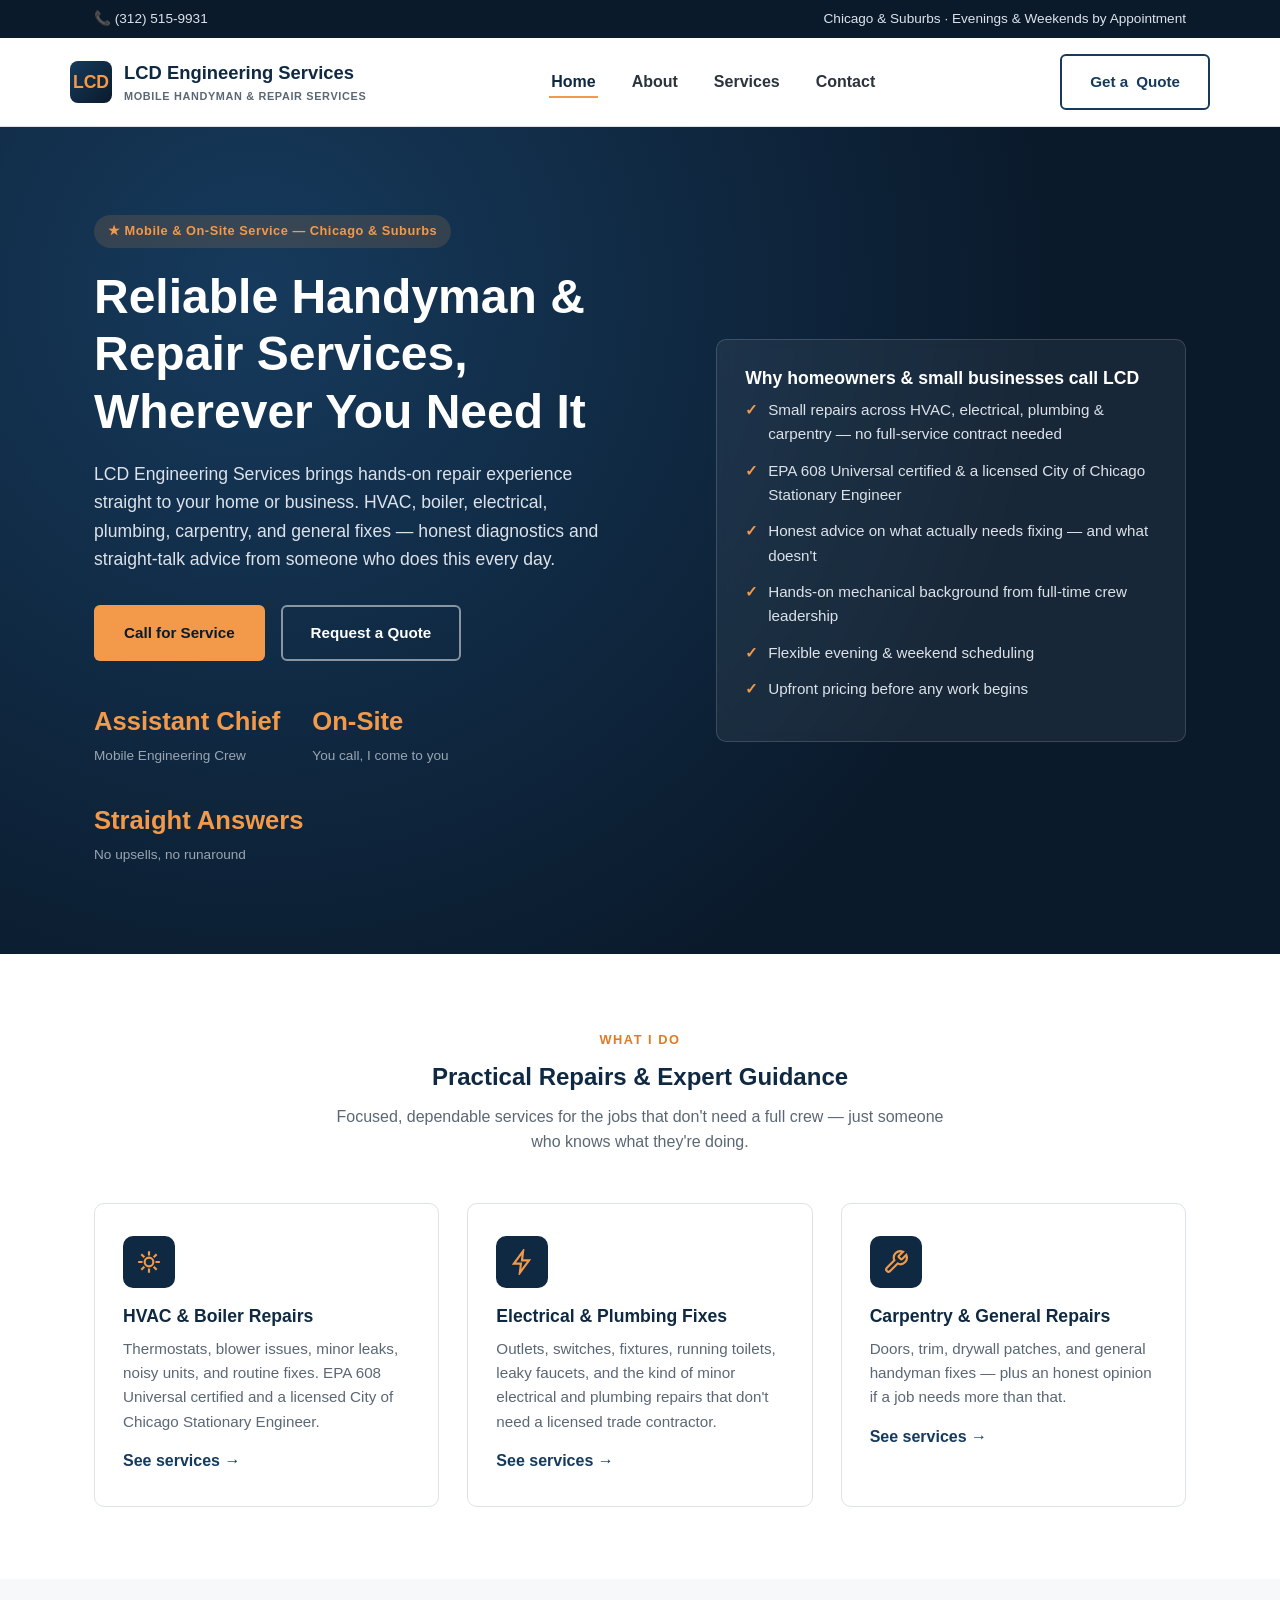
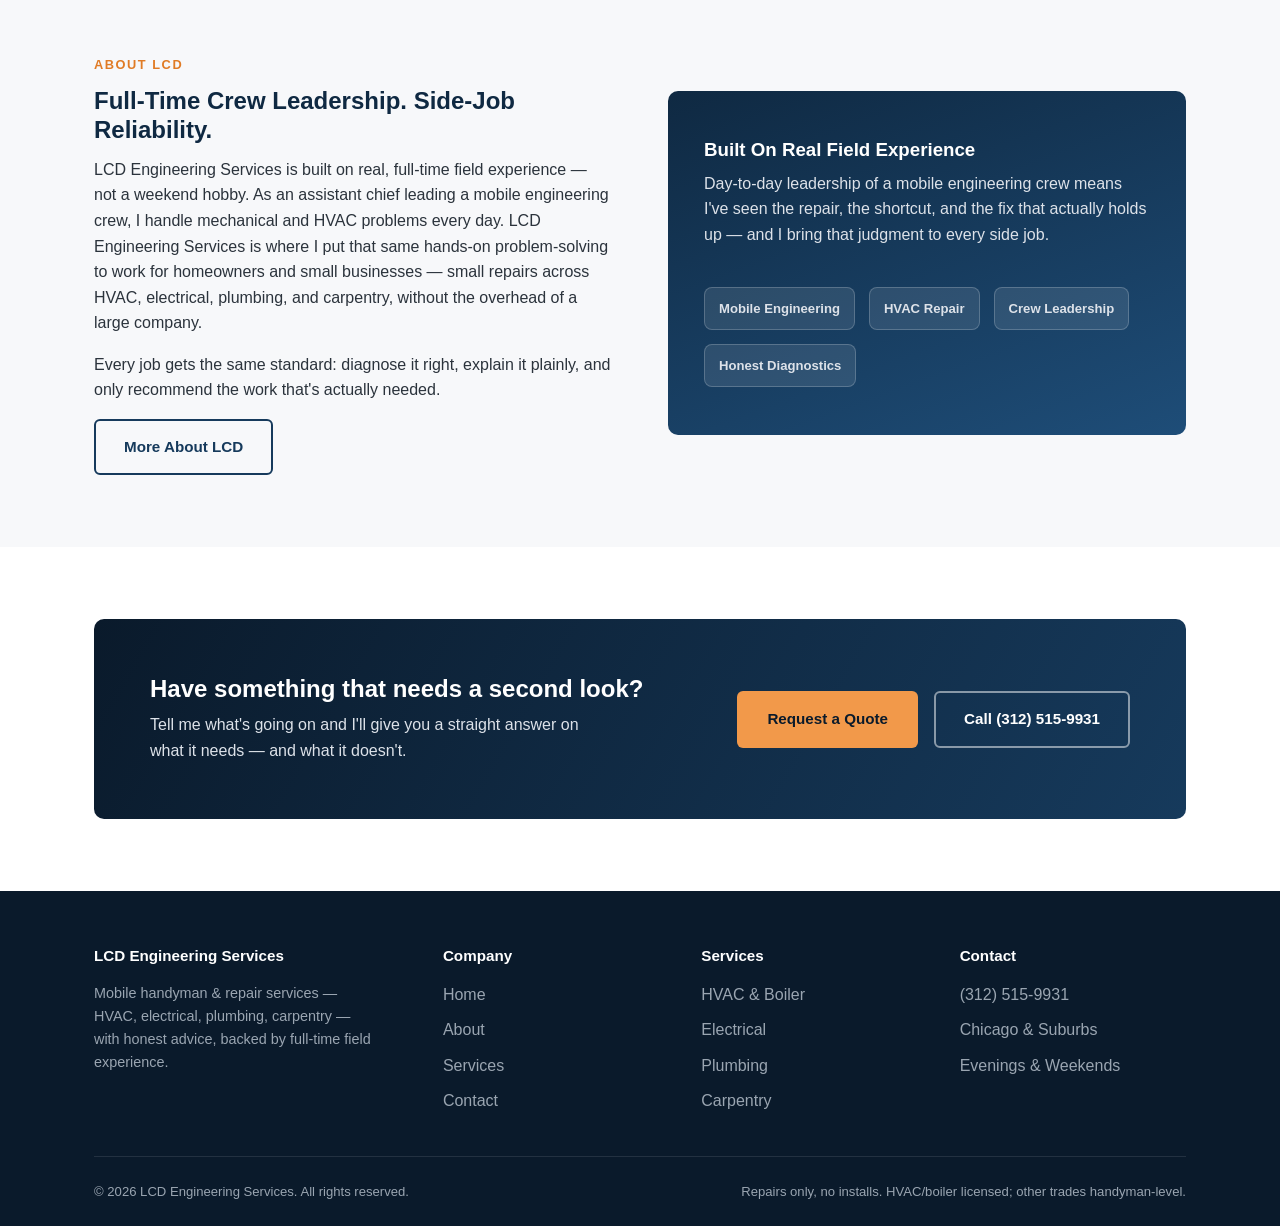
==== commit 38d8b0f4: "Add real credentials, repair-only policy, and solo voice fixes Surface actual licenses instead of ge" ====
--- a/index.html
+++ b/index.html
@@ -59,7 +59,7 @@
         </div>
         <div>
           <strong>On-Site</strong>
-          <span>You call, we come to you</span>
+          <span>You call, I come to you</span>
         </div>
         <div>
           <strong>Straight Answers</strong>
@@ -72,6 +72,7 @@
       <h3>Why homeowners &amp; small businesses call LCD</h3>
       <ul>
         <li><span class="check">✓</span> Small repairs across HVAC, electrical, plumbing &amp; carpentry — no full-service contract needed</li>
+        <li><span class="check">✓</span> EPA 608 Universal certified &amp; a licensed City of Chicago Stationary Engineer</li>
         <li><span class="check">✓</span> Honest advice on what actually needs fixing — and what doesn't</li>
         <li><span class="check">✓</span> Hands-on mechanical background from full-time crew leadership</li>
         <li><span class="check">✓</span> Flexible evening &amp; weekend scheduling</li>
@@ -84,7 +85,7 @@
 <section class="section">
   <div class="container">
     <div class="section-head">
-      <span class="eyebrow">What We Do</span>
+      <span class="eyebrow">What I Do</span>
       <h2>Practical Repairs &amp; Expert Guidance</h2>
       <p>Focused, dependable services for the jobs that don't need a full crew — just someone who knows what they're doing.</p>
     </div>
@@ -95,7 +96,7 @@
           <svg viewBox="0 0 24 24" fill="none" stroke="currentColor" stroke-width="2"><path d="M12 2v4M12 18v4M4.9 4.9l2.8 2.8M16.3 16.3l2.8 2.8M2 12h4M18 12h4M4.9 19.1l2.8-2.8M16.3 7.7l2.8-2.8"/><circle cx="12" cy="12" r="4"/></svg>
         </div>
         <h3>HVAC &amp; Boiler Repairs</h3>
-        <p>Thermostats, blower issues, minor leaks, noisy units, and routine fixes that keep your system running without a big-ticket replacement.</p>
+        <p>Thermostats, blower issues, minor leaks, noisy units, and routine fixes. EPA 608 Universal certified and a licensed City of Chicago Stationary Engineer.</p>
         <a href="services.html" class="card--link">See services →</a>
       </div>
 
@@ -196,7 +197,7 @@
     </div>
     <div class="footer-bottom">
       <span>&copy; 2026 LCD Engineering Services. All rights reserved.</span>
-      <span>Minor repair &amp; handyman work — not licensed trade installation.</span>
+      <span>Repairs only, no installs. HVAC/boiler licensed; other trades handyman-level.</span>
     </div>
   </div>
 </footer>
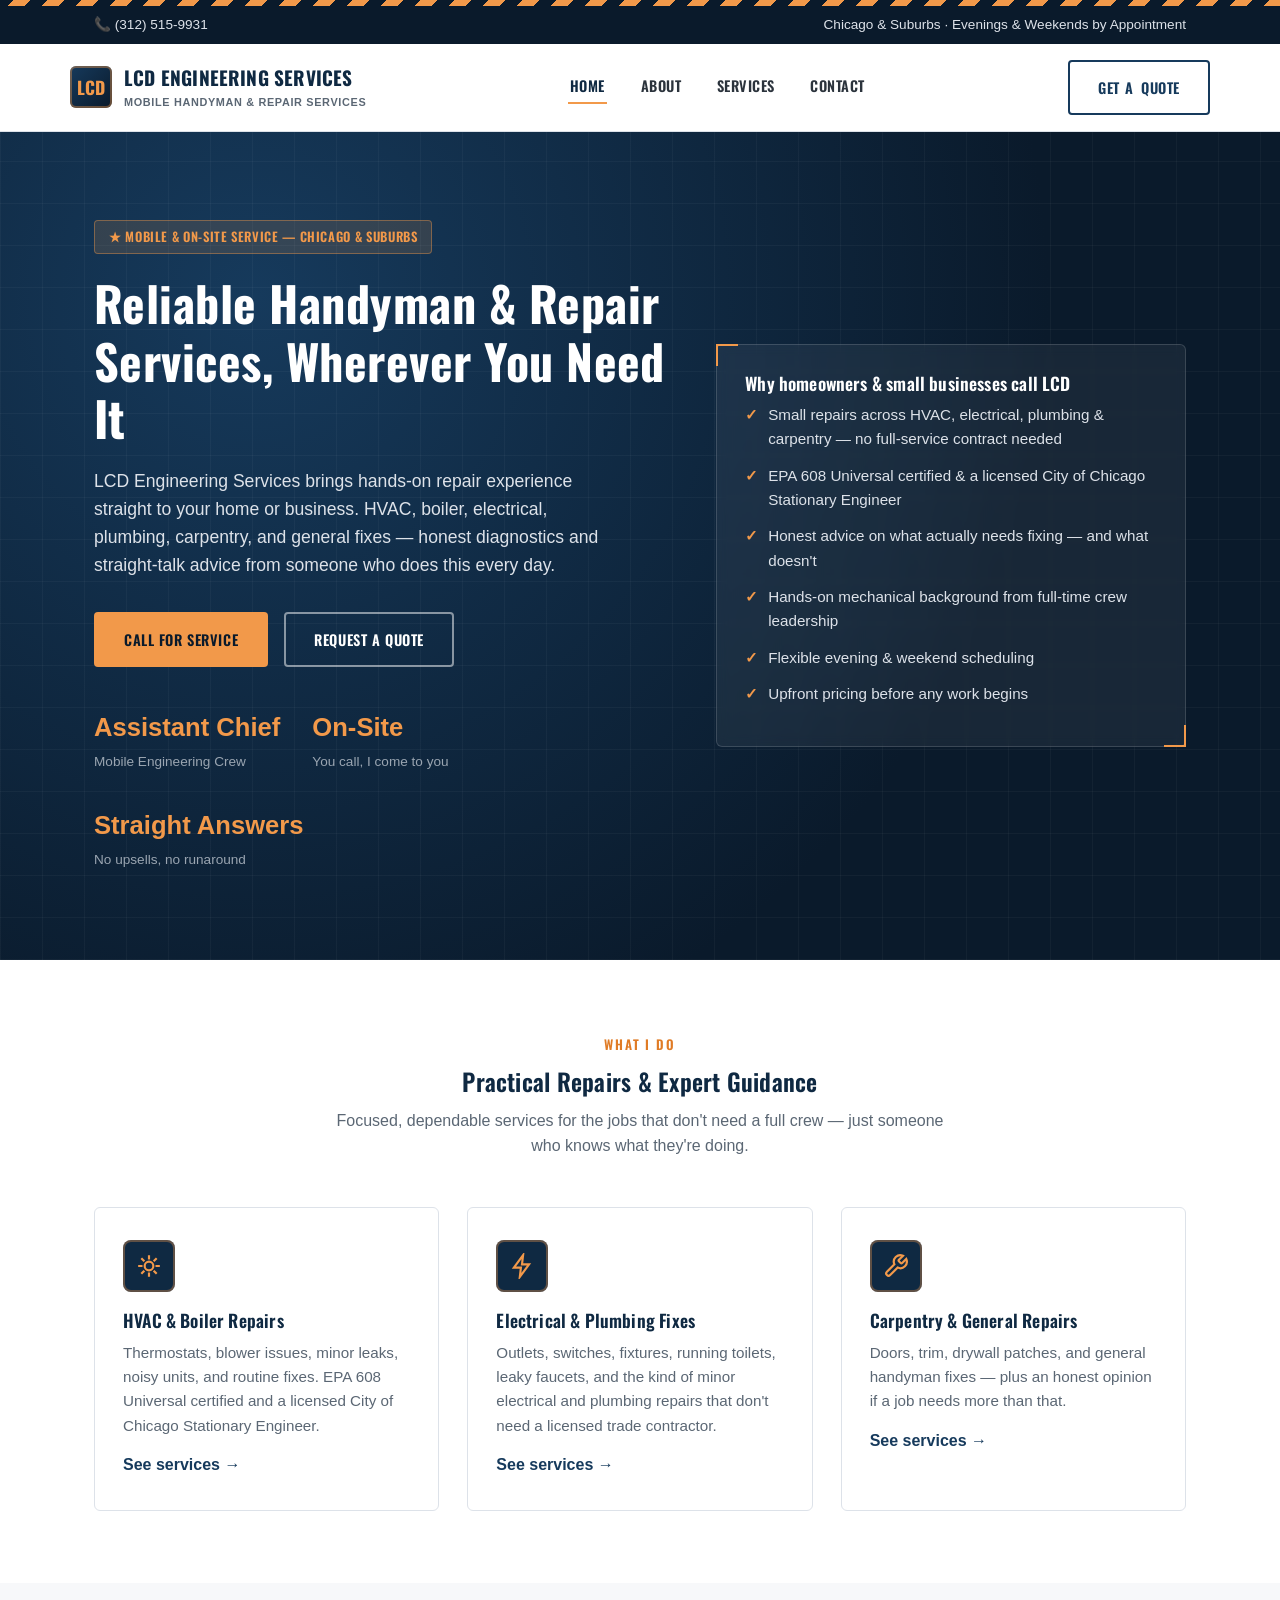
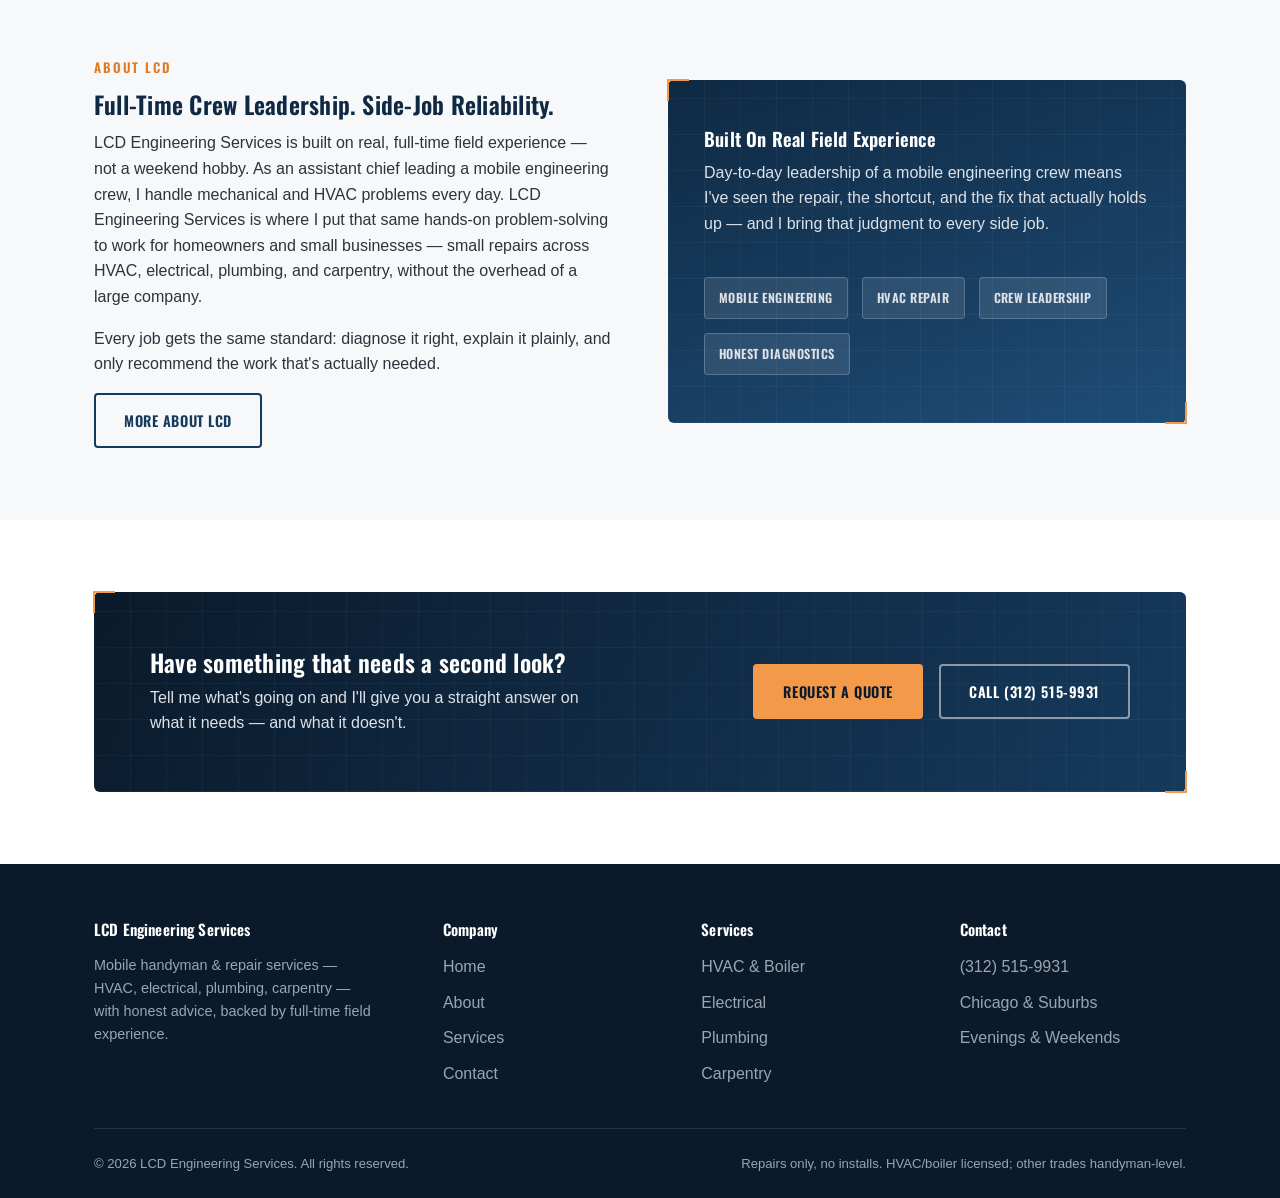
==== commit 1f75a5a0: "Redesign visual identity to feel like a trades business Replace the generic SaaS-template look with " ====
--- a/index.html
+++ b/index.html
@@ -5,11 +5,15 @@
 <meta name="viewport" content="width=device-width, initial-scale=1.0" />
 <title>LCD Engineering Services | Mobile Handyman &amp; Repair Services</title>
 <meta name="description" content="LCD Engineering Services provides mobile, on-site handyman repairs — HVAC, boiler, electrical, plumbing, and carpentry — in Chicago and surrounding suburbs. Honest advice, fair pricing, hands-on experience." />
+<link rel="preconnect" href="https://fonts.googleapis.com" />
+<link rel="preconnect" href="https://fonts.gstatic.com" crossorigin />
+<link href="https://fonts.googleapis.com/css2?family=Oswald:wght@500;600;700&amp;display=swap" rel="stylesheet" />
 <link rel="stylesheet" href="css/style.css" />
 </head>
 <body>
 
 <header class="site-header">
+  <div class="hazard-stripe"></div>
   <div class="topbar">
     <div class="container">
       <div class="topbar-links">
--- a/css/style.css
+++ b/css/style.css
@@ -16,10 +16,12 @@
   --gray-600: #5b6774;
   --gray-800: #2b333c;
   --white: #ffffff;
-  --radius: 10px;
+  --radius: 6px;
   --shadow-sm: 0 1px 3px rgba(15, 41, 66, 0.08);
   --shadow-md: 0 8px 24px rgba(15, 41, 66, 0.12);
   --max-width: 1140px;
+  --font-display: "Oswald", "Arial Narrow", sans-serif;
+  --font-body: "Segoe UI", Roboto, Helvetica, Arial, sans-serif;
 }
 
 * {
@@ -32,7 +34,7 @@
 
 body {
   margin: 0;
-  font-family: "Segoe UI", Roboto, Helvetica, Arial, sans-serif;
+  font-family: var(--font-body);
   color: var(--gray-800);
   background: var(--white);
   line-height: 1.6;
@@ -56,9 +58,15 @@
 
 h1, h2, h3, h4 {
   margin: 0 0 0.5em;
-  font-weight: 700;
+  font-family: var(--font-display);
+  font-weight: 600;
   color: var(--navy-900);
   line-height: 1.2;
+  letter-spacing: 0.01em;
+}
+
+h1 {
+  font-weight: 700;
 }
 
 p {
@@ -88,9 +96,10 @@
 .eyebrow {
   display: inline-block;
   color: var(--amber-600);
-  font-weight: 700;
-  font-size: 0.8rem;
-  letter-spacing: 0.12em;
+  font-family: var(--font-display);
+  font-weight: 600;
+  font-size: 0.82rem;
+  letter-spacing: 0.14em;
   text-transform: uppercase;
   margin-bottom: 12px;
 }
@@ -108,9 +117,12 @@
   justify-content: center;
   gap: 8px;
   padding: 14px 28px;
-  border-radius: 6px;
-  font-weight: 700;
-  font-size: 0.95rem;
+  border-radius: 4px;
+  font-family: var(--font-display);
+  font-weight: 600;
+  font-size: 0.9rem;
+  letter-spacing: 0.04em;
+  text-transform: uppercase;
   border: 2px solid transparent;
   cursor: pointer;
   transition: transform 0.15s ease, box-shadow 0.15s ease, background 0.15s ease, color 0.15s ease;
@@ -172,6 +184,17 @@
   border-bottom: 1px solid var(--gray-200);
 }
 
+.hazard-stripe {
+  height: 6px;
+  background: repeating-linear-gradient(
+    -45deg,
+    var(--amber-500),
+    var(--amber-500) 12px,
+    var(--navy-950) 12px,
+    var(--navy-950) 24px
+  );
+}
+
 .topbar {
   background: var(--navy-950);
   color: var(--gray-200);
@@ -212,27 +235,33 @@
   display: flex;
   align-items: center;
   gap: 12px;
-  font-weight: 800;
+  font-family: var(--font-display);
+  font-weight: 700;
   color: var(--navy-900);
-  font-size: 1.15rem;
+  font-size: 1.2rem;
+  text-transform: uppercase;
+  letter-spacing: 0.01em;
 }
 
 .brand-mark {
   width: 42px;
   height: 42px;
-  border-radius: 8px;
+  border-radius: 6px;
   background: linear-gradient(135deg, var(--navy-800), var(--navy-950));
   color: var(--amber-500);
+  box-shadow: inset 0 0 0 2px rgba(242, 153, 74, 0.4);
   display: flex;
   align-items: center;
   justify-content: center;
+  font-family: var(--font-display);
   font-size: 1.1rem;
-  font-weight: 800;
+  font-weight: 700;
   flex-shrink: 0;
 }
 
 .brand-text small {
   display: block;
+  font-family: var(--font-body);
   font-size: 0.68rem;
   font-weight: 600;
   color: var(--gray-600);
@@ -247,7 +276,11 @@
 }
 
 .nav-links a {
+  font-family: var(--font-display);
   font-weight: 600;
+  font-size: 0.9rem;
+  letter-spacing: 0.03em;
+  text-transform: uppercase;
   color: var(--gray-800);
   padding: 6px 2px;
   border-bottom: 2px solid transparent;
@@ -289,7 +322,10 @@
 /* ---------- Hero ---------- */
 
 .hero {
-  background: radial-gradient(circle at 20% 20%, var(--navy-800), var(--navy-950) 65%);
+  background:
+    repeating-linear-gradient(0deg, rgba(255, 255, 255, 0.035) 0 1px, transparent 1px 42px),
+    repeating-linear-gradient(90deg, rgba(255, 255, 255, 0.035) 0 1px, transparent 1px 42px),
+    radial-gradient(circle at 20% 20%, var(--navy-800), var(--navy-950) 65%);
   color: var(--white);
   padding: 88px 0;
   position: relative;
@@ -310,10 +346,13 @@
   background: rgba(242, 153, 74, 0.15);
   color: var(--amber-500);
   padding: 6px 14px;
-  border-radius: 999px;
+  border-radius: 4px;
+  border: 1px solid rgba(242, 153, 74, 0.4);
+  font-family: var(--font-display);
   font-size: 0.8rem;
-  font-weight: 700;
-  letter-spacing: 0.04em;
+  font-weight: 600;
+  letter-spacing: 0.05em;
+  text-transform: uppercase;
   margin-bottom: 20px;
 }
 
@@ -349,6 +388,7 @@
 }
 
 .hero-card {
+  position: relative;
   background: rgba(255, 255, 255, 0.06);
   border: 1px solid rgba(255, 255, 255, 0.15);
   border-radius: var(--radius);
@@ -356,6 +396,38 @@
   backdrop-filter: blur(6px);
 }
 
+.hero-card::before,
+.hero-card::after,
+.split-media::before,
+.split-media::after,
+.cta-banner::before,
+.cta-banner::after {
+  content: "";
+  position: absolute;
+  width: 20px;
+  height: 20px;
+  border: 2px solid var(--amber-500);
+  pointer-events: none;
+}
+
+.hero-card::before,
+.split-media::before,
+.cta-banner::before {
+  top: -1px;
+  left: -1px;
+  border-right: none;
+  border-bottom: none;
+}
+
+.hero-card::after,
+.split-media::after,
+.cta-banner::after {
+  bottom: -1px;
+  right: -1px;
+  border-left: none;
+  border-top: none;
+}
+
 .hero-card h3 {
   color: var(--white);
   font-size: 1.1rem;
@@ -380,14 +452,18 @@
 .icon-tile {
   width: 52px;
   height: 52px;
-  border-radius: 10px;
+  border-radius: 8px;
   background: var(--navy-900);
   color: var(--amber-500);
+  box-shadow: inset 0 0 0 2px rgba(242, 153, 74, 0.35);
   display: flex;
   align-items: center;
   justify-content: center;
   margin-bottom: 18px;
   flex-shrink: 0;
+  font-family: var(--font-display);
+  font-weight: 700;
+  font-size: 1.1rem;
 }
 
 .icon-tile svg {
@@ -483,7 +559,11 @@
 }
 
 .split-media {
-  background: linear-gradient(160deg, var(--navy-900), var(--navy-700));
+  position: relative;
+  background:
+    repeating-linear-gradient(0deg, rgba(255, 255, 255, 0.04) 0 1px, transparent 1px 36px),
+    repeating-linear-gradient(90deg, rgba(255, 255, 255, 0.04) 0 1px, transparent 1px 36px),
+    linear-gradient(160deg, var(--navy-900), var(--navy-700));
   border-radius: var(--radius);
   padding: 48px 36px;
   color: var(--white);
@@ -511,10 +591,13 @@
 .badge {
   background: rgba(255, 255, 255, 0.1);
   border: 1px solid rgba(255, 255, 255, 0.2);
-  border-radius: 8px;
+  border-radius: 4px;
   padding: 10px 14px;
-  font-size: 0.82rem;
+  font-family: var(--font-display);
+  font-size: 0.78rem;
   font-weight: 600;
+  letter-spacing: 0.04em;
+  text-transform: uppercase;
   color: var(--gray-200);
 }
 
@@ -554,11 +637,12 @@
 
 .timeline-item span.tag {
   display: inline-block;
+  font-family: var(--font-display);
   font-size: 0.75rem;
-  font-weight: 700;
+  font-weight: 600;
   color: var(--amber-600);
   text-transform: uppercase;
-  letter-spacing: 0.05em;
+  letter-spacing: 0.06em;
   margin-bottom: 6px;
 }
 
@@ -570,7 +654,11 @@
 /* ---------- CTA banner ---------- */
 
 .cta-banner {
-  background: linear-gradient(120deg, var(--navy-950), var(--navy-800));
+  position: relative;
+  background:
+    repeating-linear-gradient(0deg, rgba(255, 255, 255, 0.035) 0 1px, transparent 1px 36px),
+    repeating-linear-gradient(90deg, rgba(255, 255, 255, 0.035) 0 1px, transparent 1px 36px),
+    linear-gradient(120deg, var(--navy-950), var(--navy-800));
   color: var(--white);
   border-radius: var(--radius);
   padding: 56px;
@@ -611,7 +699,10 @@
 /* ---------- Page hero (interior pages) ---------- */
 
 .page-hero {
-  background: linear-gradient(120deg, var(--navy-950), var(--navy-900));
+  background:
+    repeating-linear-gradient(0deg, rgba(255, 255, 255, 0.035) 0 1px, transparent 1px 36px),
+    repeating-linear-gradient(90deg, rgba(255, 255, 255, 0.035) 0 1px, transparent 1px 36px),
+    linear-gradient(120deg, var(--navy-950), var(--navy-900));
   color: var(--white);
   padding: 64px 0;
   text-align: center;
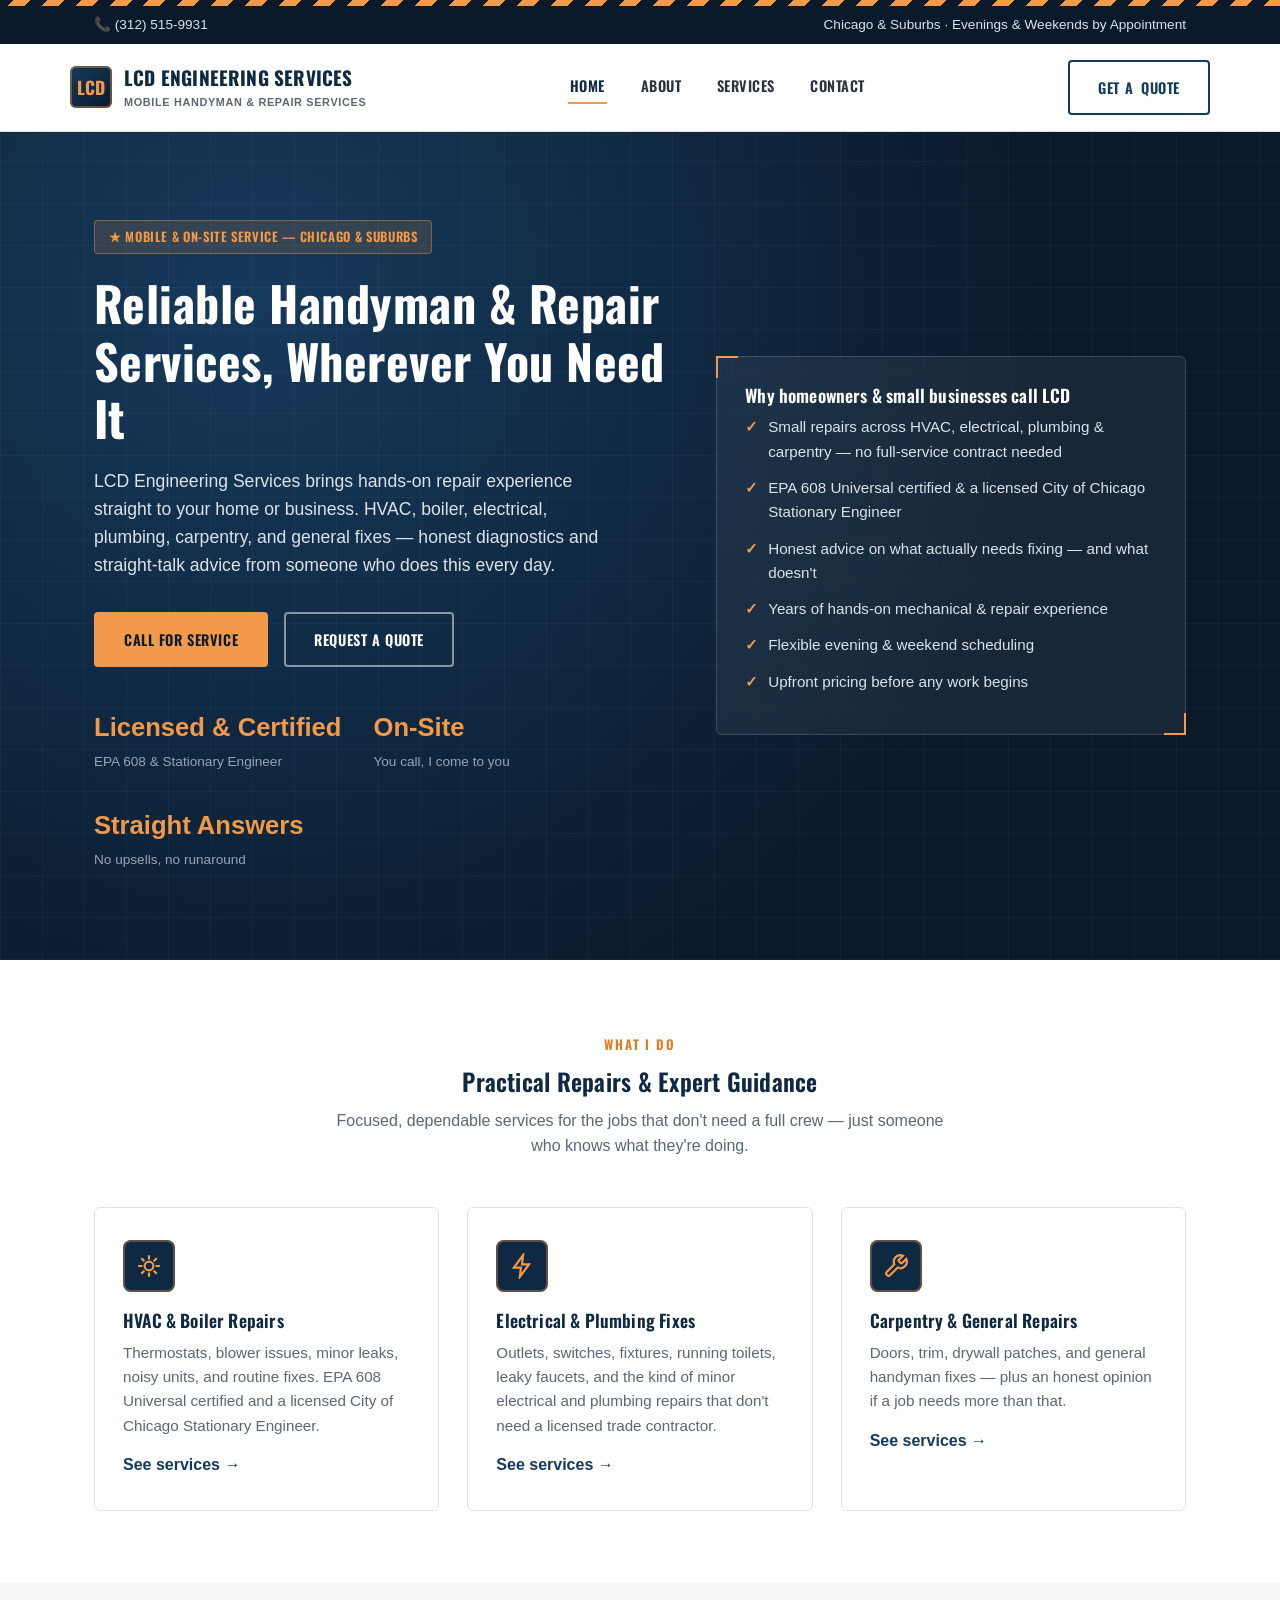
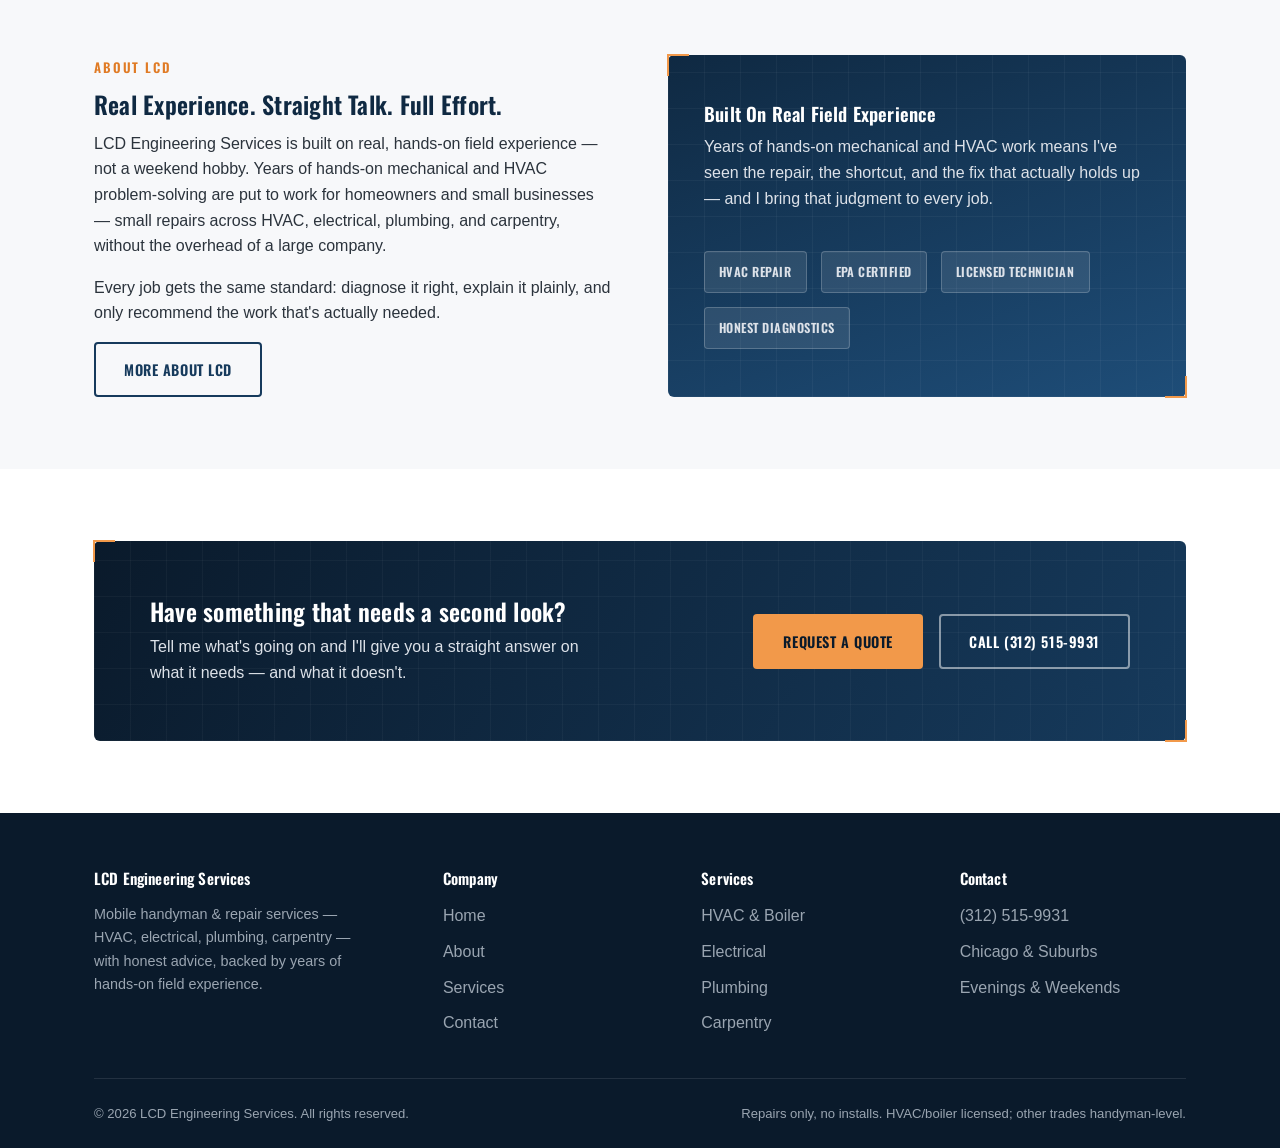
==== commit 103ed671: "Remove employer/day-job references from site copy Strip all mentions of the full-time day job (assis" ====
--- a/index.html
+++ b/index.html
@@ -58,8 +58,8 @@
 
       <div class="hero-stats">
         <div>
-          <strong>Assistant Chief</strong>
-          <span>Mobile Engineering Crew</span>
+          <strong>Licensed &amp; Certified</strong>
+          <span>EPA 608 &amp; Stationary Engineer</span>
         </div>
         <div>
           <strong>On-Site</strong>
@@ -78,7 +78,7 @@
         <li><span class="check">✓</span> Small repairs across HVAC, electrical, plumbing &amp; carpentry — no full-service contract needed</li>
         <li><span class="check">✓</span> EPA 608 Universal certified &amp; a licensed City of Chicago Stationary Engineer</li>
         <li><span class="check">✓</span> Honest advice on what actually needs fixing — and what doesn't</li>
-        <li><span class="check">✓</span> Hands-on mechanical background from full-time crew leadership</li>
+        <li><span class="check">✓</span> Years of hands-on mechanical &amp; repair experience</li>
         <li><span class="check">✓</span> Flexible evening &amp; weekend scheduling</li>
         <li><span class="check">✓</span> Upfront pricing before any work begins</li>
       </ul>
@@ -130,19 +130,19 @@
     <div class="split">
       <div>
         <span class="eyebrow">About LCD</span>
-        <h2>Full-Time Crew Leadership. Side-Job Reliability.</h2>
-        <p>LCD Engineering Services is built on real, full-time field experience — not a weekend hobby. As an assistant chief leading a mobile engineering crew, I handle mechanical and HVAC problems every day. LCD Engineering Services is where I put that same hands-on problem-solving to work for homeowners and small businesses — small repairs across HVAC, electrical, plumbing, and carpentry, without the overhead of a large company.</p>
+        <h2>Real Experience. Straight Talk. Full Effort.</h2>
+        <p>LCD Engineering Services is built on real, hands-on field experience — not a weekend hobby. Years of hands-on mechanical and HVAC problem-solving are put to work for homeowners and small businesses — small repairs across HVAC, electrical, plumbing, and carpentry, without the overhead of a large company.</p>
         <p>Every job gets the same standard: diagnose it right, explain it plainly, and only recommend the work that's actually needed.</p>
         <a href="about.html" class="btn btn--outline">More About LCD</a>
       </div>
 
       <div class="split-media">
         <h3>Built On Real Field Experience</h3>
-        <p>Day-to-day leadership of a mobile engineering crew means I've seen the repair, the shortcut, and the fix that actually holds up — and I bring that judgment to every side job.</p>
+        <p>Years of hands-on mechanical and HVAC work means I've seen the repair, the shortcut, and the fix that actually holds up — and I bring that judgment to every job.</p>
         <div class="badge-row">
-          <span class="badge">Mobile Engineering</span>
           <span class="badge">HVAC Repair</span>
-          <span class="badge">Crew Leadership</span>
+          <span class="badge">EPA Certified</span>
+          <span class="badge">Licensed Technician</span>
           <span class="badge">Honest Diagnostics</span>
         </div>
       </div>
@@ -170,7 +170,7 @@
     <div class="footer-grid">
       <div class="footer-brand">
         <h4>LCD Engineering Services</h4>
-        <p>Mobile handyman &amp; repair services — HVAC, electrical, plumbing, carpentry — with honest advice, backed by full-time field experience.</p>
+        <p>Mobile handyman &amp; repair services — HVAC, electrical, plumbing, carpentry — with honest advice, backed by years of hands-on field experience.</p>
       </div>
       <div>
         <h4>Company</h4>
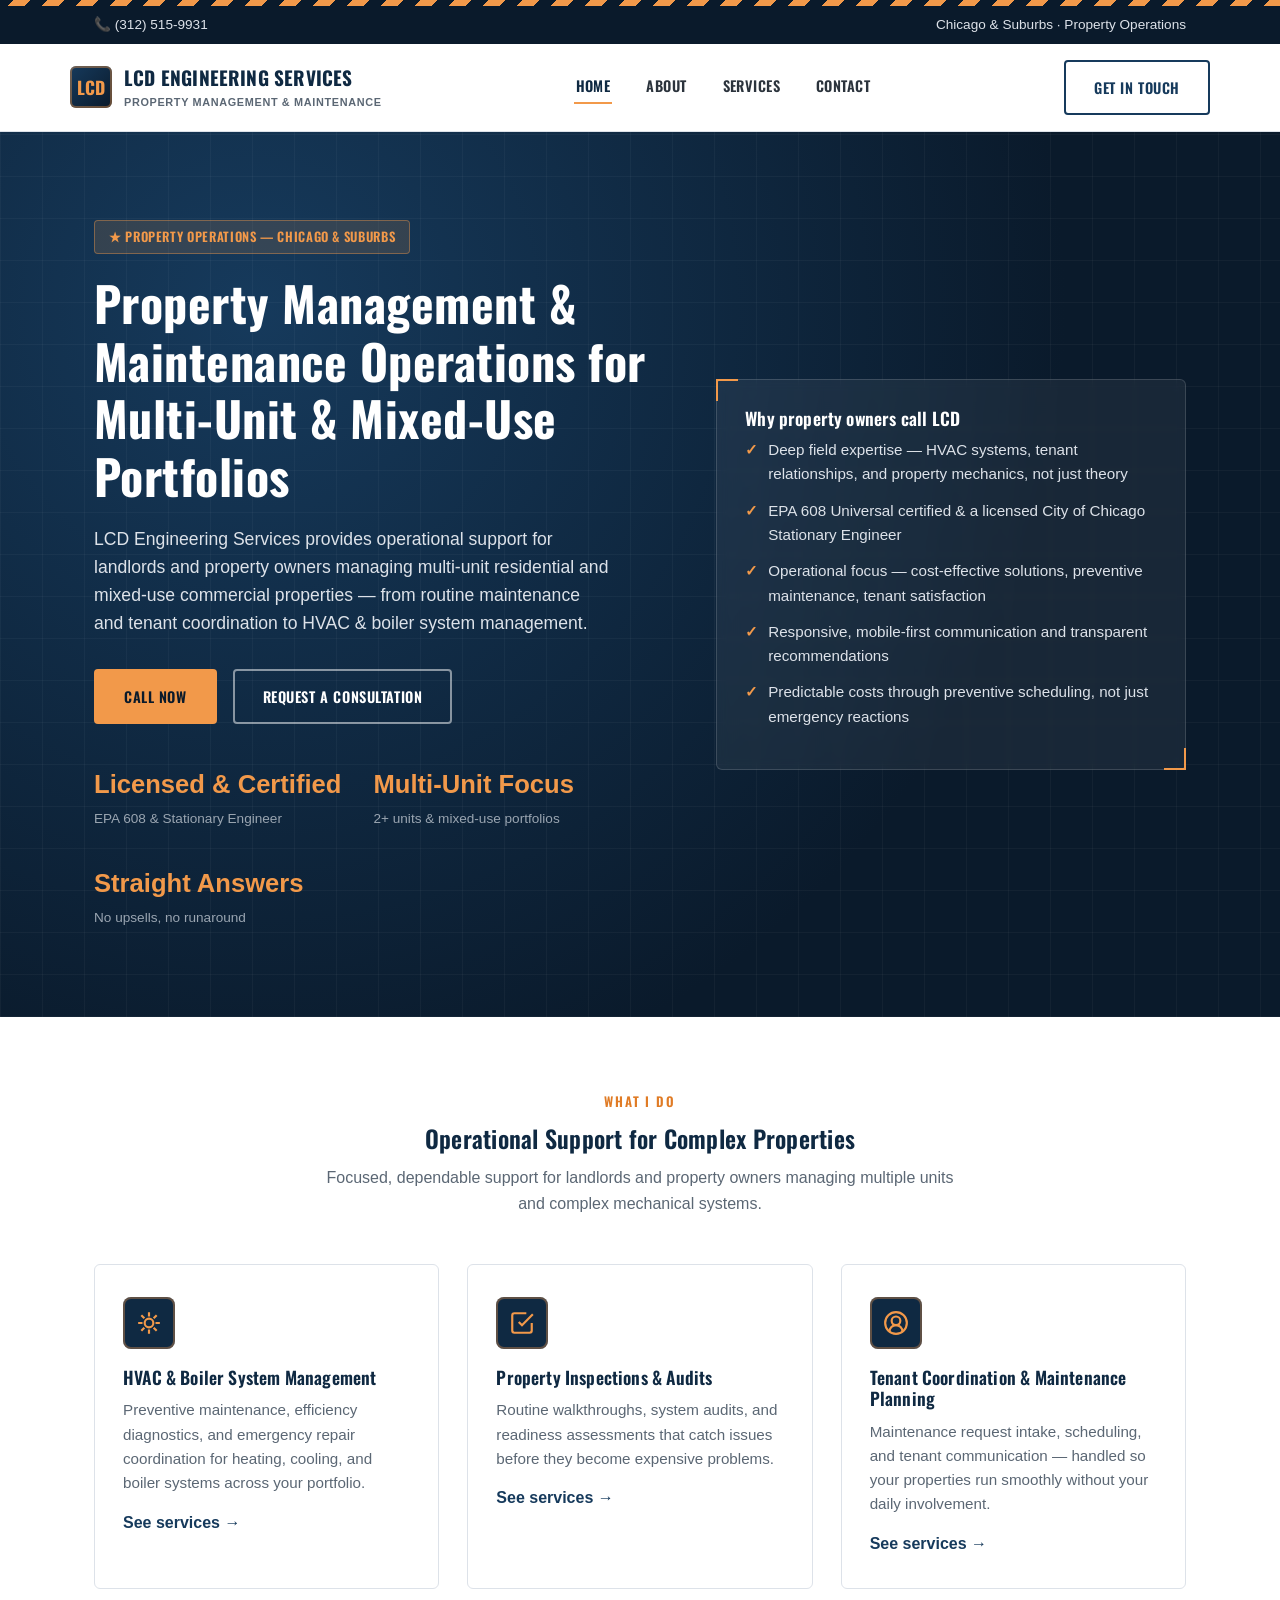
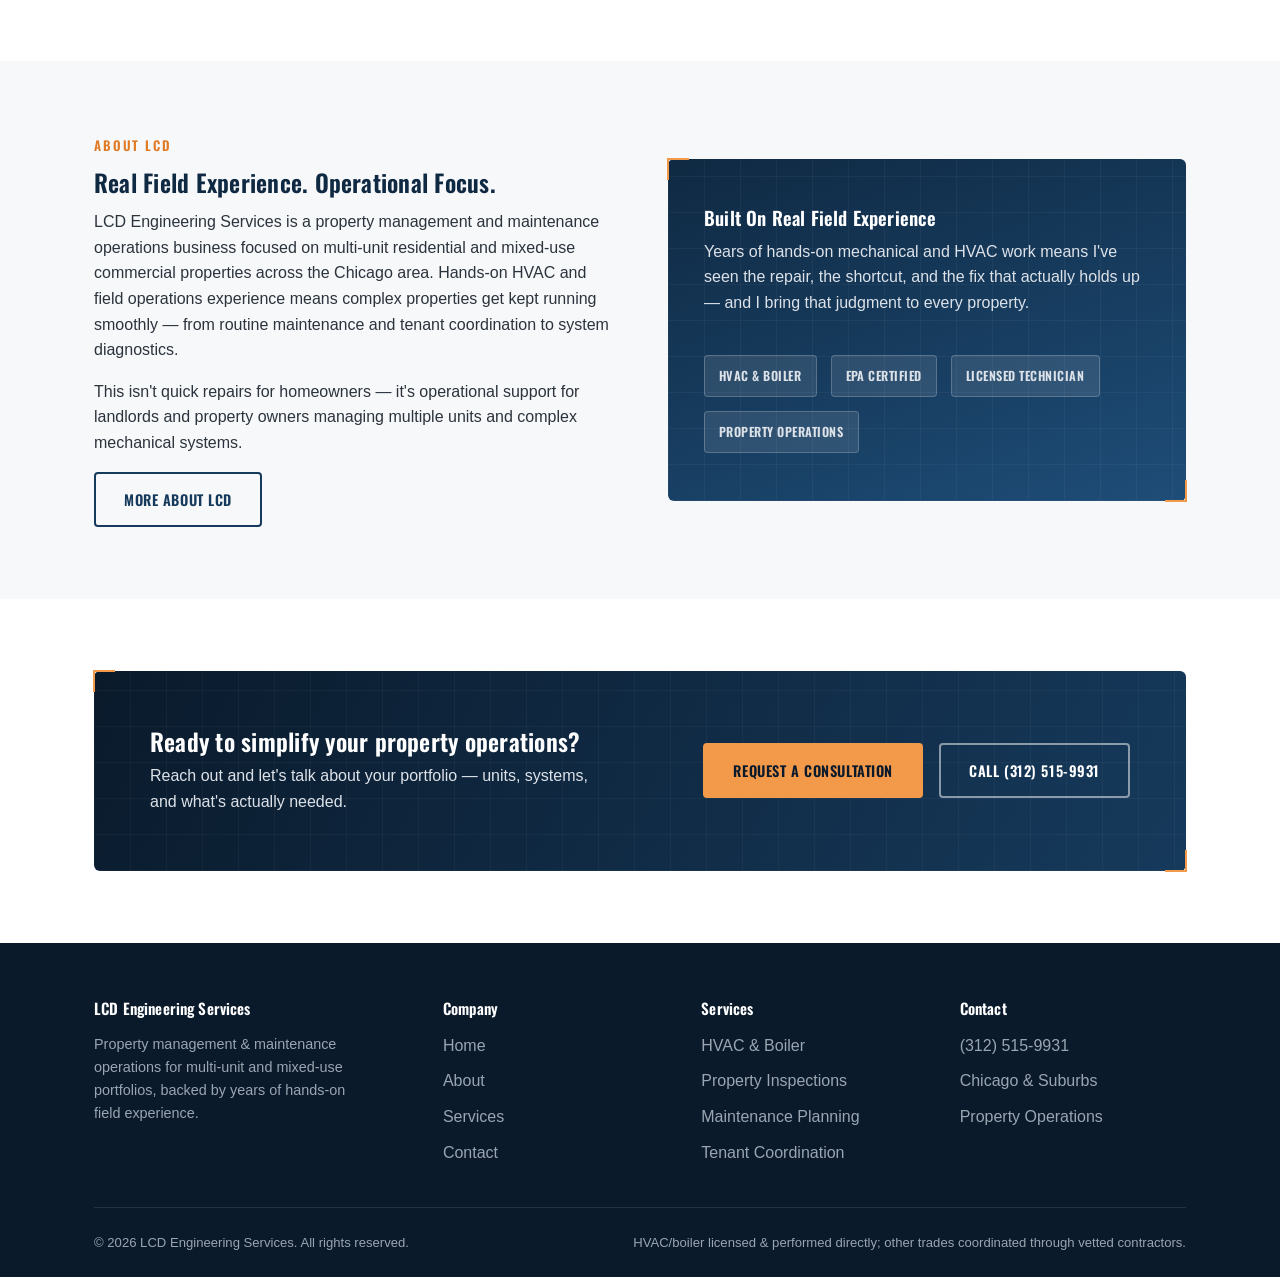
==== commit c0e81117: "Pivot to property management & maintenance operations Full business pivot from homeowner handyman re" ====
--- a/index.html
+++ b/index.html
@@ -3,8 +3,8 @@
 <head>
 <meta charset="UTF-8" />
 <meta name="viewport" content="width=device-width, initial-scale=1.0" />
-<title>LCD Engineering Services | Mobile Handyman &amp; Repair Services</title>
-<meta name="description" content="LCD Engineering Services provides mobile, on-site handyman repairs — HVAC, boiler, electrical, plumbing, and carpentry — in Chicago and surrounding suburbs. Honest advice, fair pricing, hands-on experience." />
+<title>LCD Engineering Services | Property Management &amp; Maintenance Operations</title>
+<meta name="description" content="LCD Engineering Services provides property management and maintenance operations for multi-unit residential and mixed-use commercial portfolios in Chicago and surrounding suburbs. HVAC &amp; boiler expertise, tenant coordination, and predictable maintenance costs." />
 <link rel="preconnect" href="https://fonts.googleapis.com" />
 <link rel="preconnect" href="https://fonts.gstatic.com" crossorigin />
 <link href="https://fonts.googleapis.com/css2?family=Oswald:wght@500;600;700&amp;display=swap" rel="stylesheet" />
@@ -20,7 +20,7 @@
         <a href="tel:+13125159931">📞 (312) 515-9931</a>
       </div>
       <div class="topbar-links">
-        <span>Chicago &amp; Suburbs · Evenings &amp; Weekends by Appointment</span>
+        <span>Chicago &amp; Suburbs · Property Operations</span>
       </div>
     </div>
   </div>
@@ -28,7 +28,7 @@
   <nav class="navbar container">
     <a href="index.html" class="brand">
       <span class="brand-mark">LCD</span>
-      <span class="brand-text">LCD Engineering Services<br><small>Mobile Handyman &amp; Repair Services</small></span>
+      <span class="brand-text">LCD Engineering Services<br><small>Property Management &amp; Maintenance</small></span>
     </a>
 
     <ul class="nav-links">
@@ -39,7 +39,7 @@
     </ul>
 
     <div class="nav-cta">
-      <a href="contact.html" class="btn btn--outline"><span class="btn-text-full">Get a</span> Quote</a>
+      <a href="contact.html" class="btn btn--outline">Get In Touch</a>
       <button class="nav-toggle" aria-label="Toggle navigation" aria-expanded="false"><span></span></button>
     </div>
   </nav>
@@ -48,12 +48,12 @@
 <section class="hero">
   <div class="container">
     <div>
-      <span class="hero-eyebrow">★ Mobile &amp; On-Site Service — Chicago &amp; Suburbs</span>
-      <h1>Reliable Handyman &amp; Repair Services, Wherever You Need It</h1>
-      <p class="lead">LCD Engineering Services brings hands-on repair experience straight to your home or business. HVAC, boiler, electrical, plumbing, carpentry, and general fixes — honest diagnostics and straight-talk advice from someone who does this every day.</p>
+      <span class="hero-eyebrow">★ Property Operations — Chicago &amp; Suburbs</span>
+      <h1>Property Management &amp; Maintenance Operations for Multi-Unit &amp; Mixed-Use Portfolios</h1>
+      <p class="lead">LCD Engineering Services provides operational support for landlords and property owners managing multi-unit residential and mixed-use commercial properties — from routine maintenance and tenant coordination to HVAC &amp; boiler system management.</p>
       <div class="cta-row">
-        <a href="tel:+13125159931" class="btn btn--primary">Call for Service</a>
-        <a href="contact.html" class="btn btn--ghost">Request a Quote</a>
+        <a href="tel:+13125159931" class="btn btn--primary">Call Now</a>
+        <a href="contact.html" class="btn btn--ghost">Request a Consultation</a>
       </div>
 
       <div class="hero-stats">
@@ -62,8 +62,8 @@
           <span>EPA 608 &amp; Stationary Engineer</span>
         </div>
         <div>
-          <strong>On-Site</strong>
-          <span>You call, I come to you</span>
+          <strong>Multi-Unit Focus</strong>
+          <span>2+ units &amp; mixed-use portfolios</span>
         </div>
         <div>
           <strong>Straight Answers</strong>
@@ -73,14 +73,13 @@
     </div>
 
     <div class="hero-card">
-      <h3>Why homeowners &amp; small businesses call LCD</h3>
+      <h3>Why property owners call LCD</h3>
       <ul>
-        <li><span class="check">✓</span> Small repairs across HVAC, electrical, plumbing &amp; carpentry — no full-service contract needed</li>
+        <li><span class="check">✓</span> Deep field expertise — HVAC systems, tenant relationships, and property mechanics, not just theory</li>
         <li><span class="check">✓</span> EPA 608 Universal certified &amp; a licensed City of Chicago Stationary Engineer</li>
-        <li><span class="check">✓</span> Honest advice on what actually needs fixing — and what doesn't</li>
-        <li><span class="check">✓</span> Years of hands-on mechanical &amp; repair experience</li>
-        <li><span class="check">✓</span> Flexible evening &amp; weekend scheduling</li>
-        <li><span class="check">✓</span> Upfront pricing before any work begins</li>
+        <li><span class="check">✓</span> Operational focus — cost-effective solutions, preventive maintenance, tenant satisfaction</li>
+        <li><span class="check">✓</span> Responsive, mobile-first communication and transparent recommendations</li>
+        <li><span class="check">✓</span> Predictable costs through preventive scheduling, not just emergency reactions</li>
       </ul>
     </div>
   </div>
@@ -90,8 +89,8 @@
   <div class="container">
     <div class="section-head">
       <span class="eyebrow">What I Do</span>
-      <h2>Practical Repairs &amp; Expert Guidance</h2>
-      <p>Focused, dependable services for the jobs that don't need a full crew — just someone who knows what they're doing.</p>
+      <h2>Operational Support for Complex Properties</h2>
+      <p>Focused, dependable support for landlords and property owners managing multiple units and complex mechanical systems.</p>
     </div>
 
     <div class="grid grid--3">
@@ -99,26 +98,26 @@
         <div class="icon-tile">
           <svg viewBox="0 0 24 24" fill="none" stroke="currentColor" stroke-width="2"><path d="M12 2v4M12 18v4M4.9 4.9l2.8 2.8M16.3 16.3l2.8 2.8M2 12h4M18 12h4M4.9 19.1l2.8-2.8M16.3 7.7l2.8-2.8"/><circle cx="12" cy="12" r="4"/></svg>
         </div>
-        <h3>HVAC &amp; Boiler Repairs</h3>
-        <p>Thermostats, blower issues, minor leaks, noisy units, and routine fixes. EPA 608 Universal certified and a licensed City of Chicago Stationary Engineer.</p>
+        <h3>HVAC &amp; Boiler System Management</h3>
+        <p>Preventive maintenance, efficiency diagnostics, and emergency repair coordination for heating, cooling, and boiler systems across your portfolio.</p>
         <a href="services.html" class="card--link">See services →</a>
       </div>
 
       <div class="card">
         <div class="icon-tile">
-          <svg viewBox="0 0 24 24" fill="none" stroke="currentColor" stroke-width="2"><path d="M13 2L4.5 13.5H11L10 22l8.5-11.5H12l1-8.5z"/></svg>
-        </div>
-        <h3>Electrical &amp; Plumbing Fixes</h3>
-        <p>Outlets, switches, fixtures, running toilets, leaky faucets, and the kind of minor electrical and plumbing repairs that don't need a licensed trade contractor.</p>
+          <svg viewBox="0 0 24 24" fill="none" stroke="currentColor" stroke-width="2"><path d="M9 11l3 3L22 4"/><path d="M21 12v7a2 2 0 01-2 2H5a2 2 0 01-2-2V5a2 2 0 012-2h11"/></svg>
+        </div>
+        <h3>Property Inspections &amp; Audits</h3>
+        <p>Routine walkthroughs, system audits, and readiness assessments that catch issues before they become expensive problems.</p>
         <a href="services.html" class="card--link">See services →</a>
       </div>
 
       <div class="card">
         <div class="icon-tile">
-          <svg viewBox="0 0 24 24" fill="none" stroke="currentColor" stroke-width="2"><path d="M14.7 6.3a1 1 0 000 1.4l1.6 1.6a1 1 0 001.4 0l3.77-3.77a6 6 0 01-7.94 7.94l-6.91 6.91a2.12 2.12 0 01-3-3l6.91-6.91a6 6 0 017.94-7.94l-3.76 3.76z"/></svg>
-        </div>
-        <h3>Carpentry &amp; General Repairs</h3>
-        <p>Doors, trim, drywall patches, and general handyman fixes — plus an honest opinion if a job needs more than that.</p>
+          <svg viewBox="0 0 24 24" fill="none" stroke="currentColor" stroke-width="2"><path d="M18 20a6 6 0 00-12 0"/><circle cx="12" cy="10" r="4"/><circle cx="12" cy="12" r="10"/></svg>
+        </div>
+        <h3>Tenant Coordination &amp; Maintenance Planning</h3>
+        <p>Maintenance request intake, scheduling, and tenant communication — handled so your properties run smoothly without your daily involvement.</p>
         <a href="services.html" class="card--link">See services →</a>
       </div>
     </div>
@@ -130,20 +129,20 @@
     <div class="split">
       <div>
         <span class="eyebrow">About LCD</span>
-        <h2>Real Experience. Straight Talk. Full Effort.</h2>
-        <p>LCD Engineering Services is built on real, hands-on field experience — not a weekend hobby. Years of hands-on mechanical and HVAC problem-solving are put to work for homeowners and small businesses — small repairs across HVAC, electrical, plumbing, and carpentry, without the overhead of a large company.</p>
-        <p>Every job gets the same standard: diagnose it right, explain it plainly, and only recommend the work that's actually needed.</p>
+        <h2>Real Field Experience. Operational Focus.</h2>
+        <p>LCD Engineering Services is a property management and maintenance operations business focused on multi-unit residential and mixed-use commercial properties across the Chicago area. Hands-on HVAC and field operations experience means complex properties get kept running smoothly — from routine maintenance and tenant coordination to system diagnostics.</p>
+        <p>This isn't quick repairs for homeowners — it's operational support for landlords and property owners managing multiple units and complex mechanical systems.</p>
         <a href="about.html" class="btn btn--outline">More About LCD</a>
       </div>
 
       <div class="split-media">
         <h3>Built On Real Field Experience</h3>
-        <p>Years of hands-on mechanical and HVAC work means I've seen the repair, the shortcut, and the fix that actually holds up — and I bring that judgment to every job.</p>
+        <p>Years of hands-on mechanical and HVAC work means I've seen the repair, the shortcut, and the fix that actually holds up — and I bring that judgment to every property.</p>
         <div class="badge-row">
-          <span class="badge">HVAC Repair</span>
+          <span class="badge">HVAC &amp; Boiler</span>
           <span class="badge">EPA Certified</span>
           <span class="badge">Licensed Technician</span>
-          <span class="badge">Honest Diagnostics</span>
+          <span class="badge">Property Operations</span>
         </div>
       </div>
     </div>
@@ -154,11 +153,11 @@
   <div class="container">
     <div class="cta-banner">
       <div>
-        <h2>Have something that needs a second look?</h2>
-        <p>Tell me what's going on and I'll give you a straight answer on what it needs — and what it doesn't.</p>
+        <h2>Ready to simplify your property operations?</h2>
+        <p>Reach out and let's talk about your portfolio — units, systems, and what's actually needed.</p>
       </div>
       <div class="cta-row">
-        <a href="contact.html" class="btn btn--primary">Request a Quote</a>
+        <a href="contact.html" class="btn btn--primary">Request a Consultation</a>
         <a href="tel:+13125159931" class="btn btn--ghost">Call (312) 515-9931</a>
       </div>
     </div>
@@ -170,7 +169,7 @@
     <div class="footer-grid">
       <div class="footer-brand">
         <h4>LCD Engineering Services</h4>
-        <p>Mobile handyman &amp; repair services — HVAC, electrical, plumbing, carpentry — with honest advice, backed by years of hands-on field experience.</p>
+        <p>Property management &amp; maintenance operations for multi-unit and mixed-use portfolios, backed by years of hands-on field experience.</p>
       </div>
       <div>
         <h4>Company</h4>
@@ -185,9 +184,9 @@
         <h4>Services</h4>
         <ul>
           <li><a href="services.html">HVAC &amp; Boiler</a></li>
-          <li><a href="services.html">Electrical</a></li>
-          <li><a href="services.html">Plumbing</a></li>
-          <li><a href="services.html">Carpentry</a></li>
+          <li><a href="services.html">Property Inspections</a></li>
+          <li><a href="services.html">Maintenance Planning</a></li>
+          <li><a href="services.html">Tenant Coordination</a></li>
         </ul>
       </div>
       <div>
@@ -195,13 +194,13 @@
         <ul>
           <li><a href="tel:+13125159931">(312) 515-9931</a></li>
           <li>Chicago &amp; Suburbs</li>
-          <li>Evenings &amp; Weekends</li>
+          <li>Property Operations</li>
         </ul>
       </div>
     </div>
     <div class="footer-bottom">
       <span>&copy; 2026 LCD Engineering Services. All rights reserved.</span>
-      <span>Repairs only, no installs. HVAC/boiler licensed; other trades handyman-level.</span>
+      <span>HVAC/boiler licensed &amp; performed directly; other trades coordinated through vetted contractors.</span>
     </div>
   </div>
 </footer>
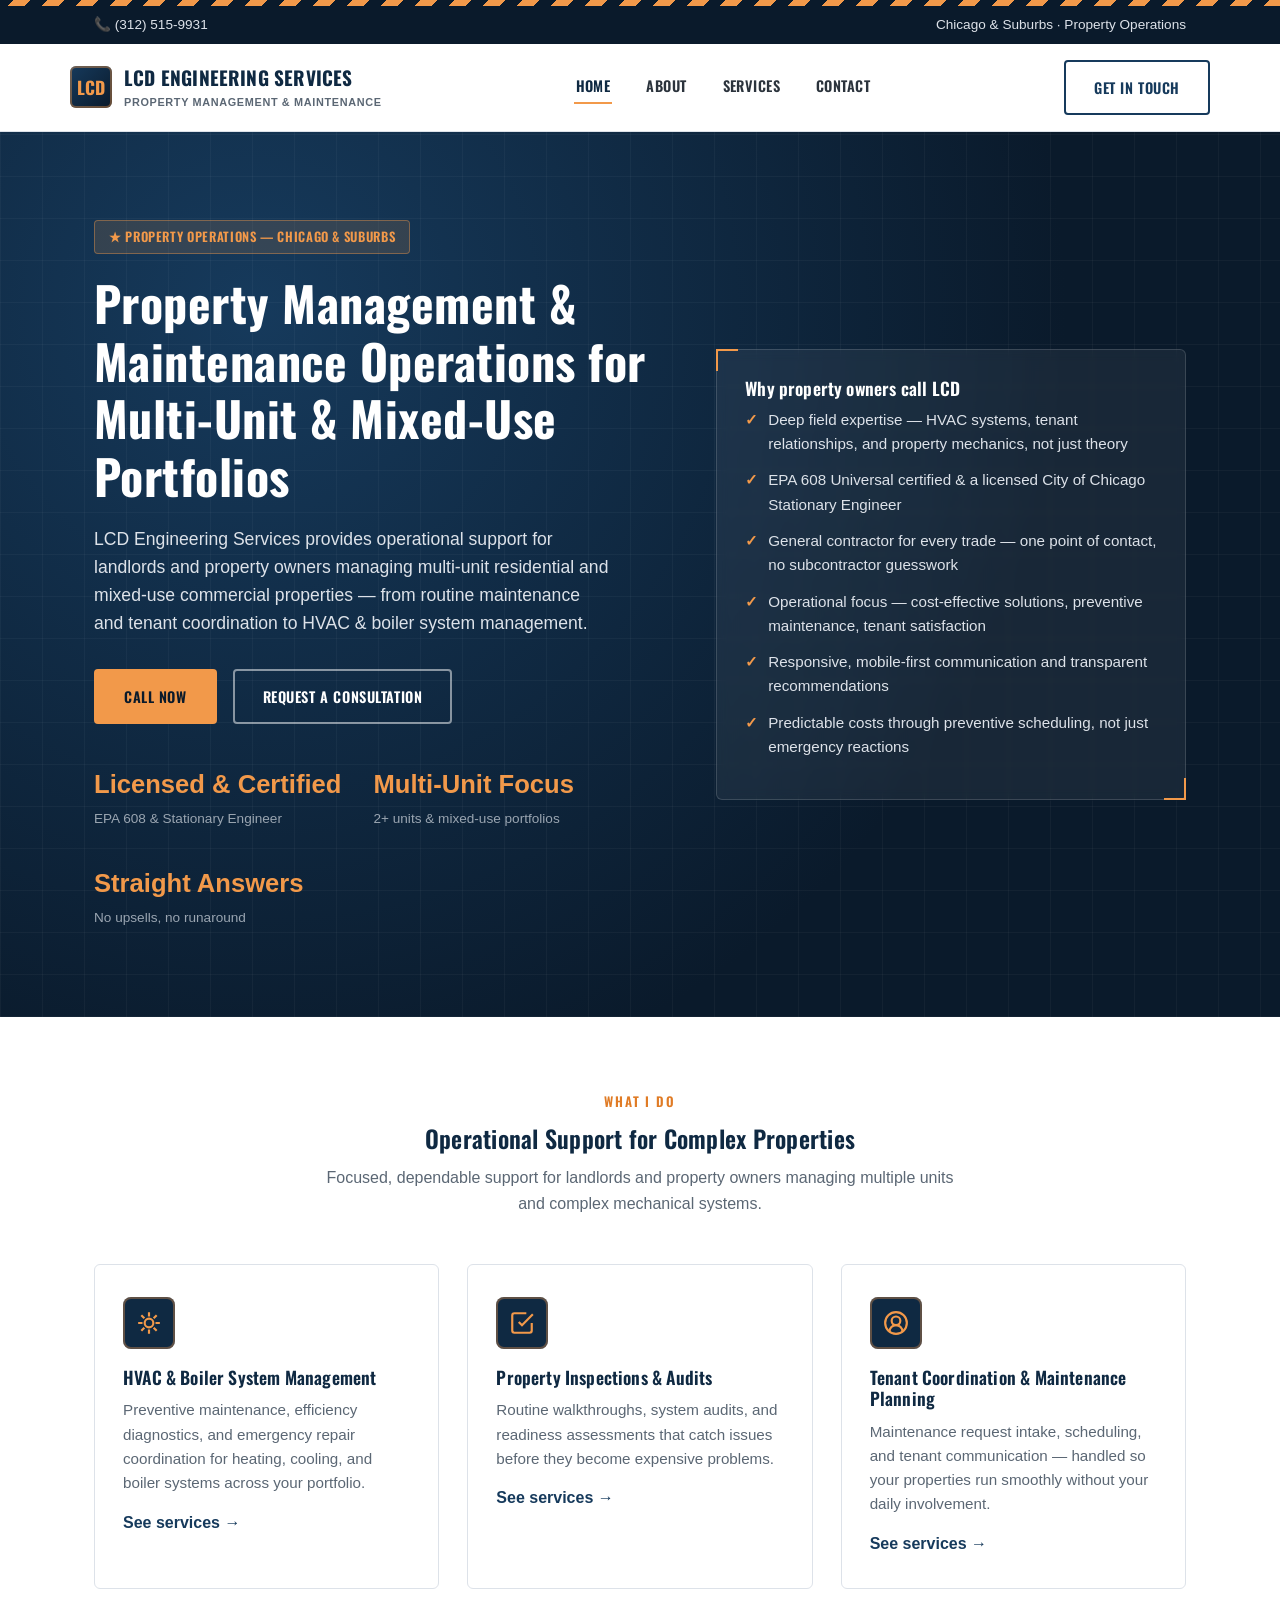
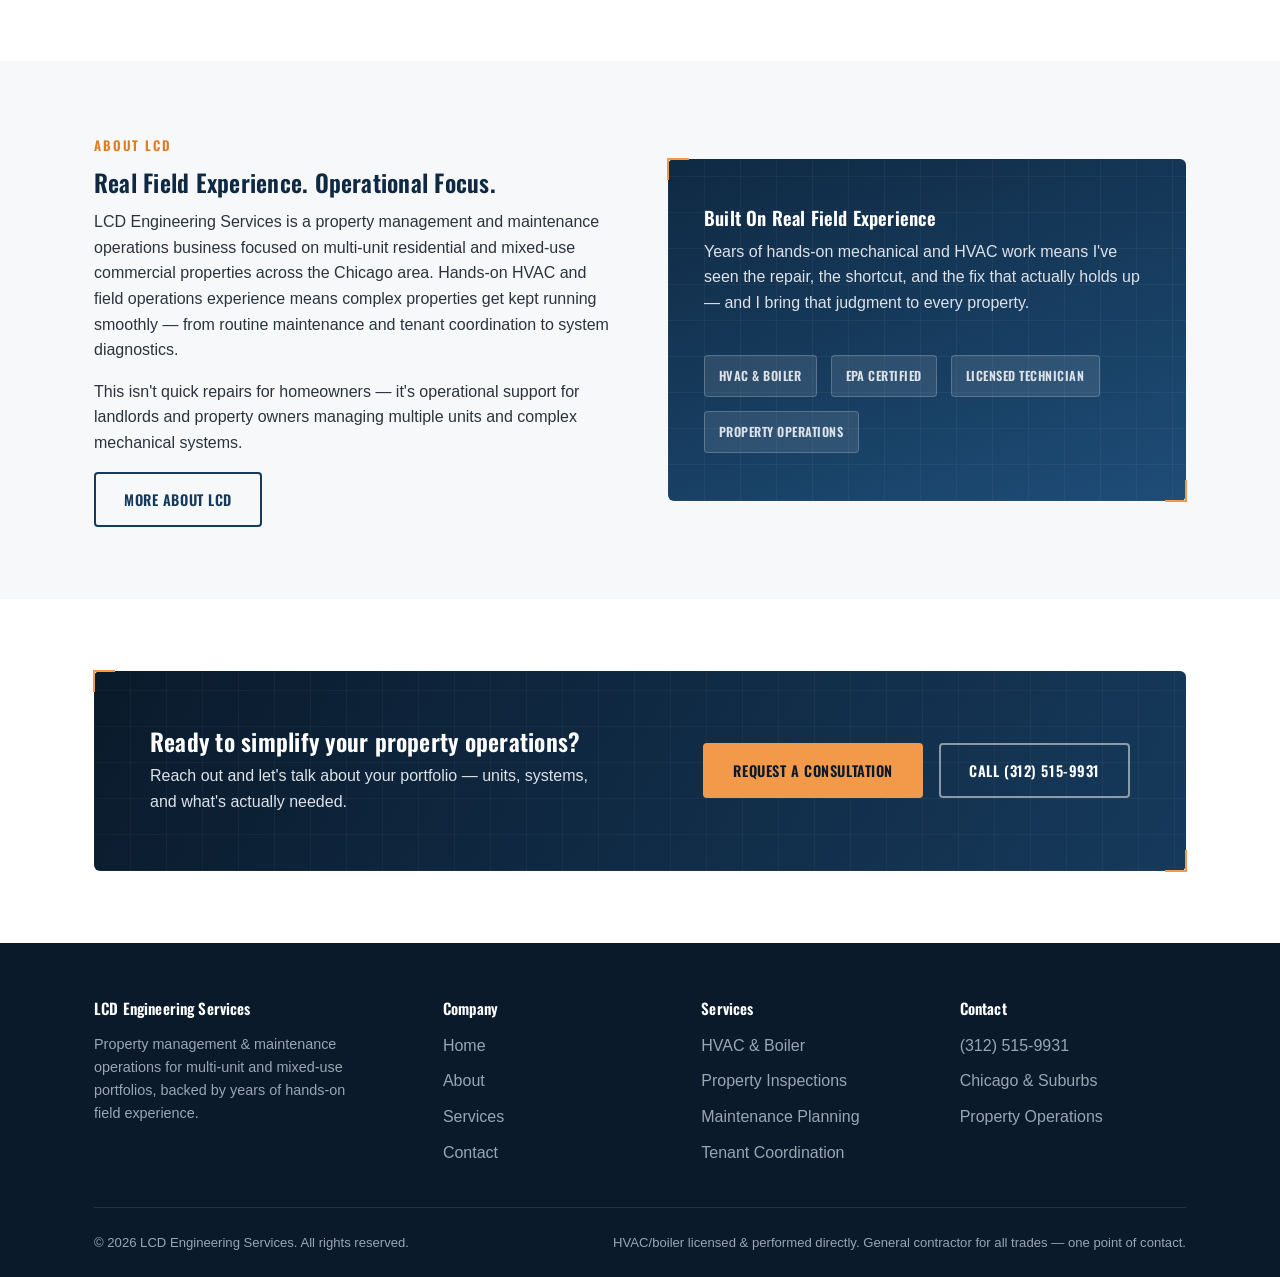
==== commit 215cc287: "Position as general contractor handling all trades directly Remove the "coordinated through vetted c" ====
--- a/index.html
+++ b/index.html
@@ -77,6 +77,7 @@
       <ul>
         <li><span class="check">✓</span> Deep field expertise — HVAC systems, tenant relationships, and property mechanics, not just theory</li>
         <li><span class="check">✓</span> EPA 608 Universal certified &amp; a licensed City of Chicago Stationary Engineer</li>
+        <li><span class="check">✓</span> General contractor for every trade — one point of contact, no subcontractor guesswork</li>
         <li><span class="check">✓</span> Operational focus — cost-effective solutions, preventive maintenance, tenant satisfaction</li>
         <li><span class="check">✓</span> Responsive, mobile-first communication and transparent recommendations</li>
         <li><span class="check">✓</span> Predictable costs through preventive scheduling, not just emergency reactions</li>
@@ -200,7 +201,7 @@
     </div>
     <div class="footer-bottom">
       <span>&copy; 2026 LCD Engineering Services. All rights reserved.</span>
-      <span>HVAC/boiler licensed &amp; performed directly; other trades coordinated through vetted contractors.</span>
+      <span>HVAC/boiler licensed &amp; performed directly. General contractor for all trades — one point of contact.</span>
     </div>
   </div>
 </footer>
